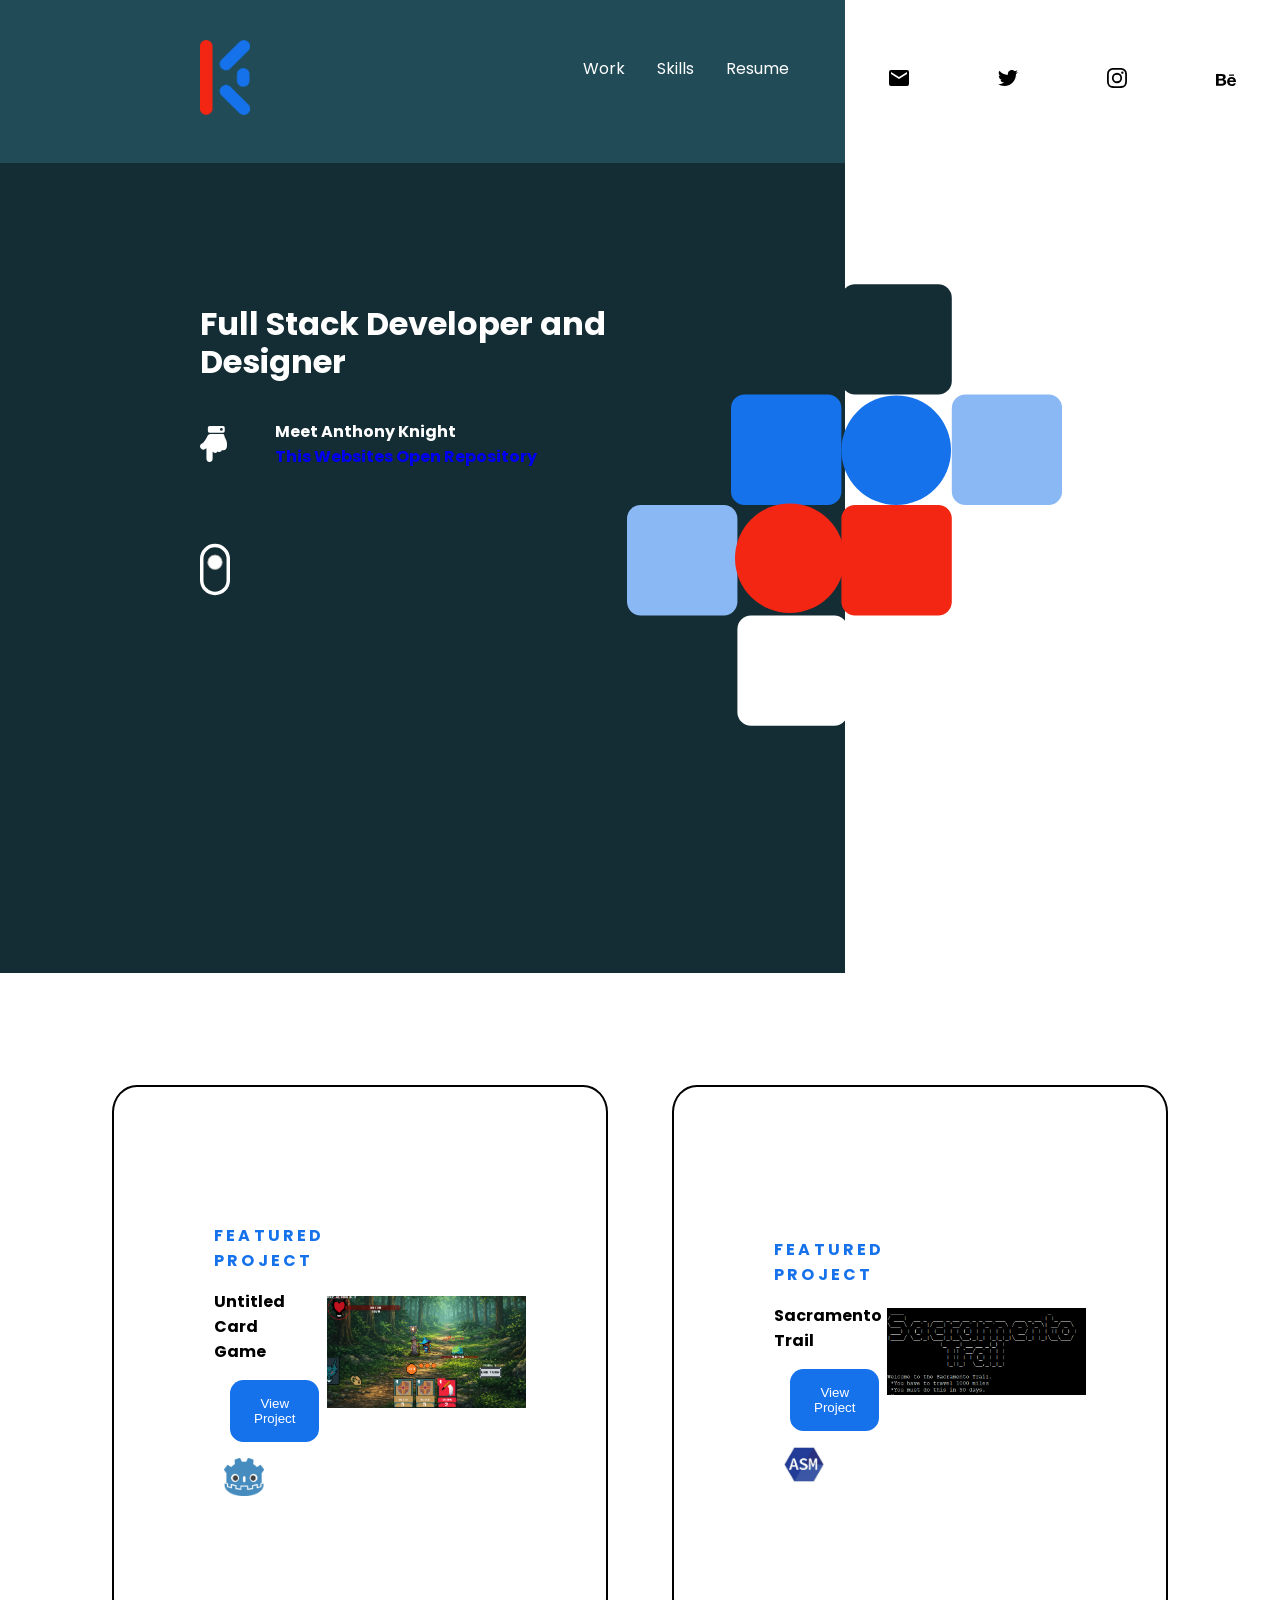
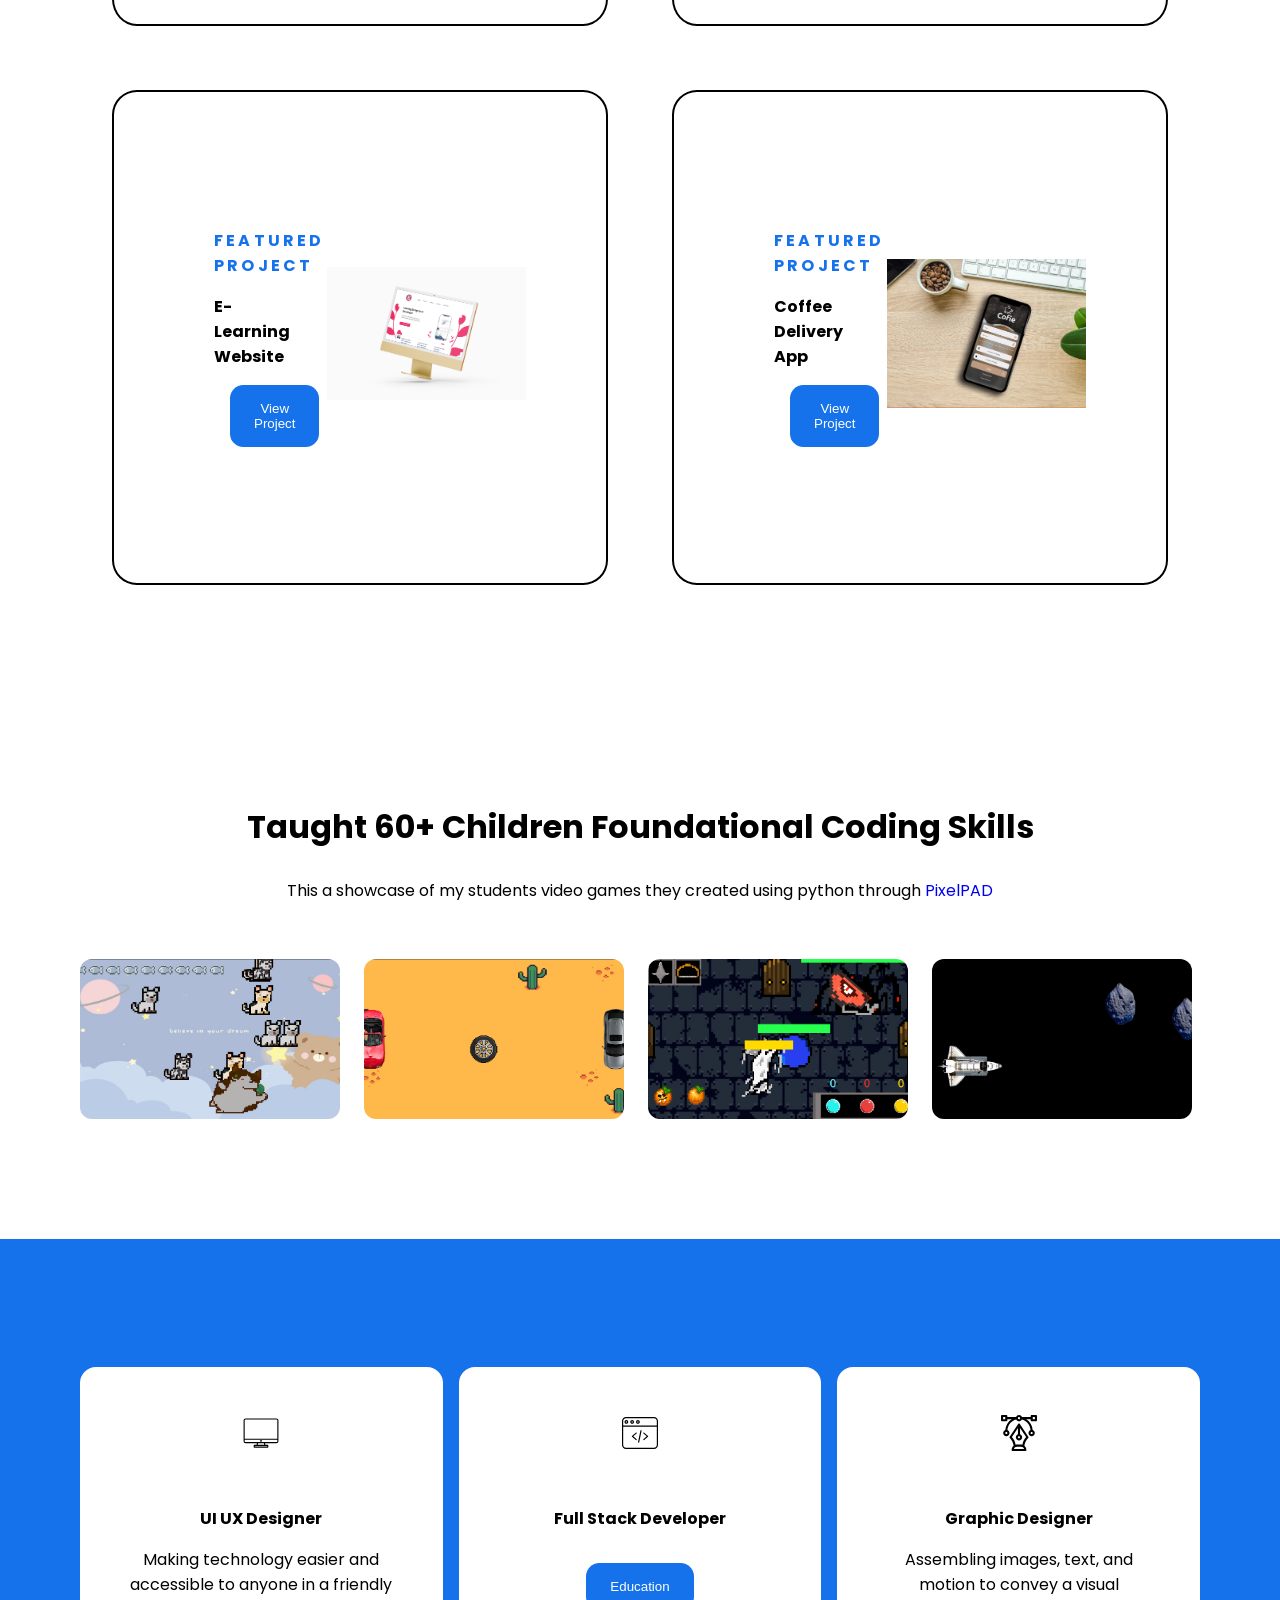
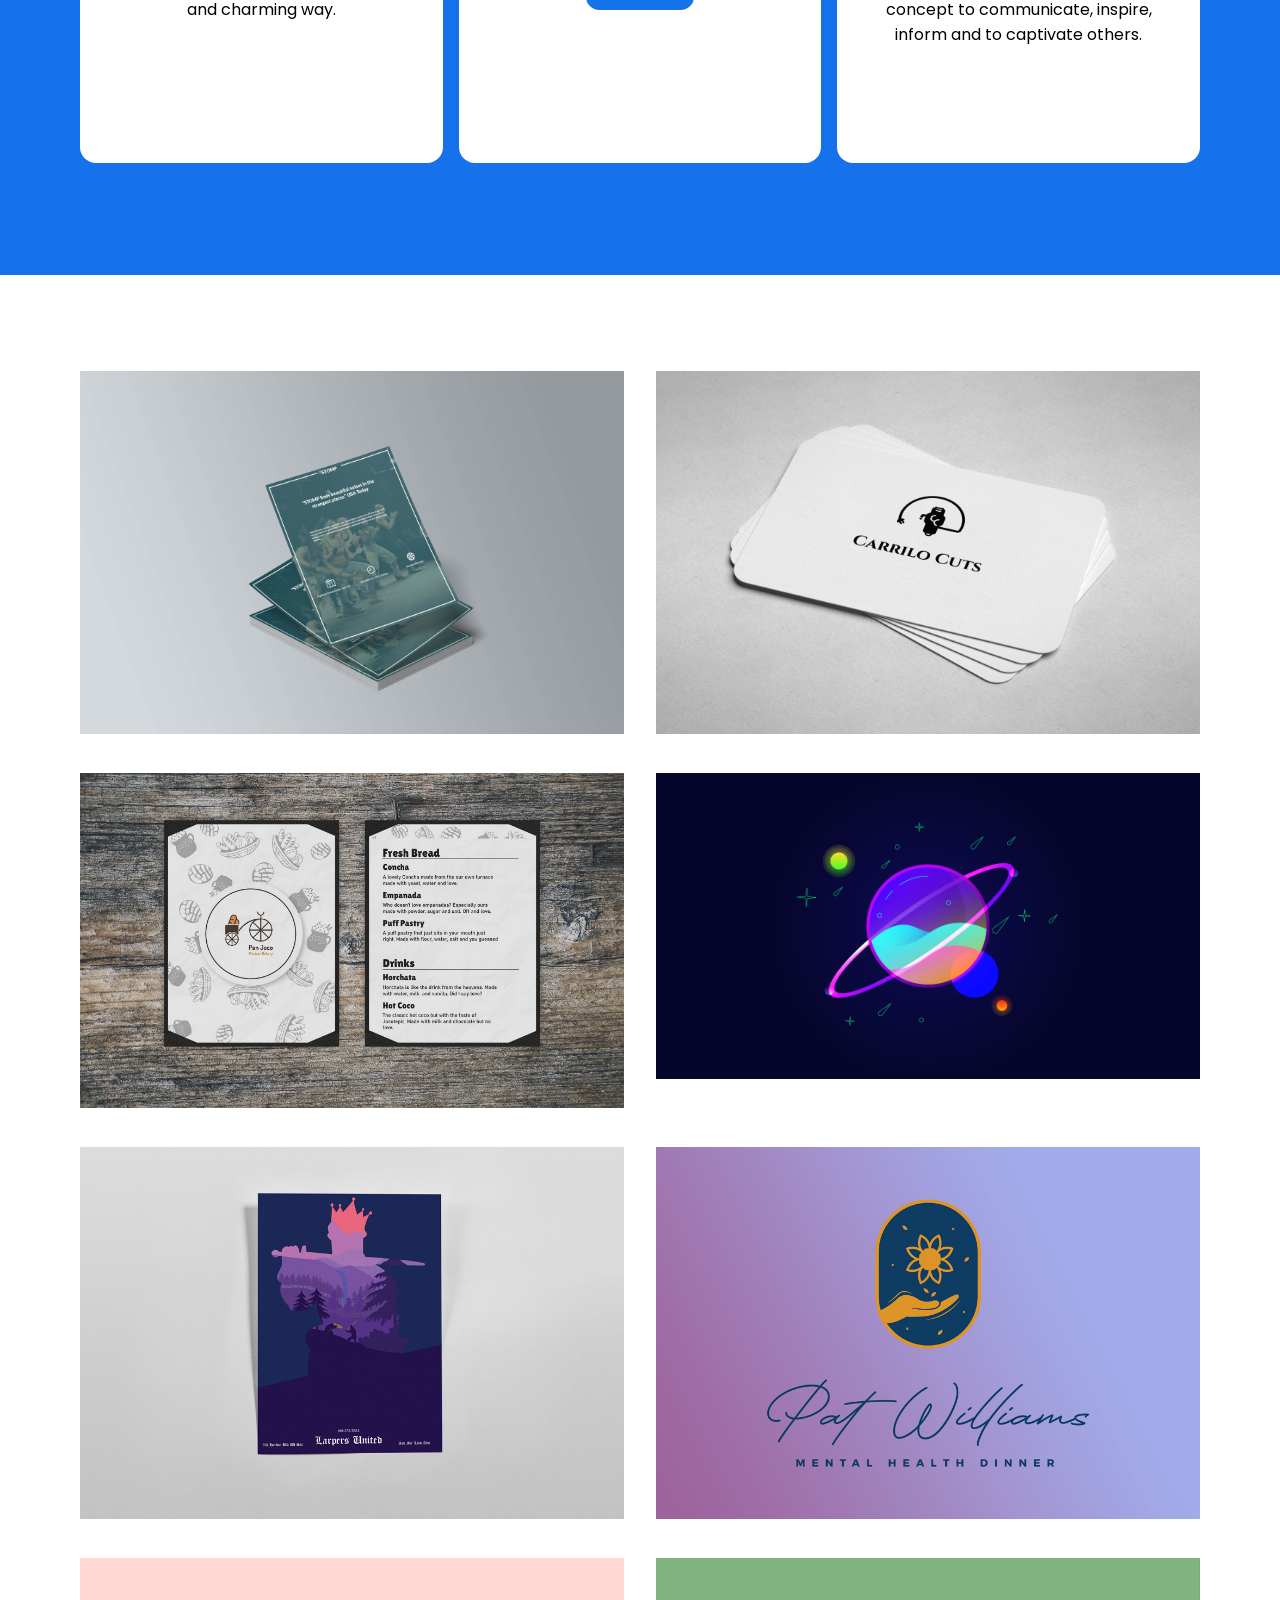
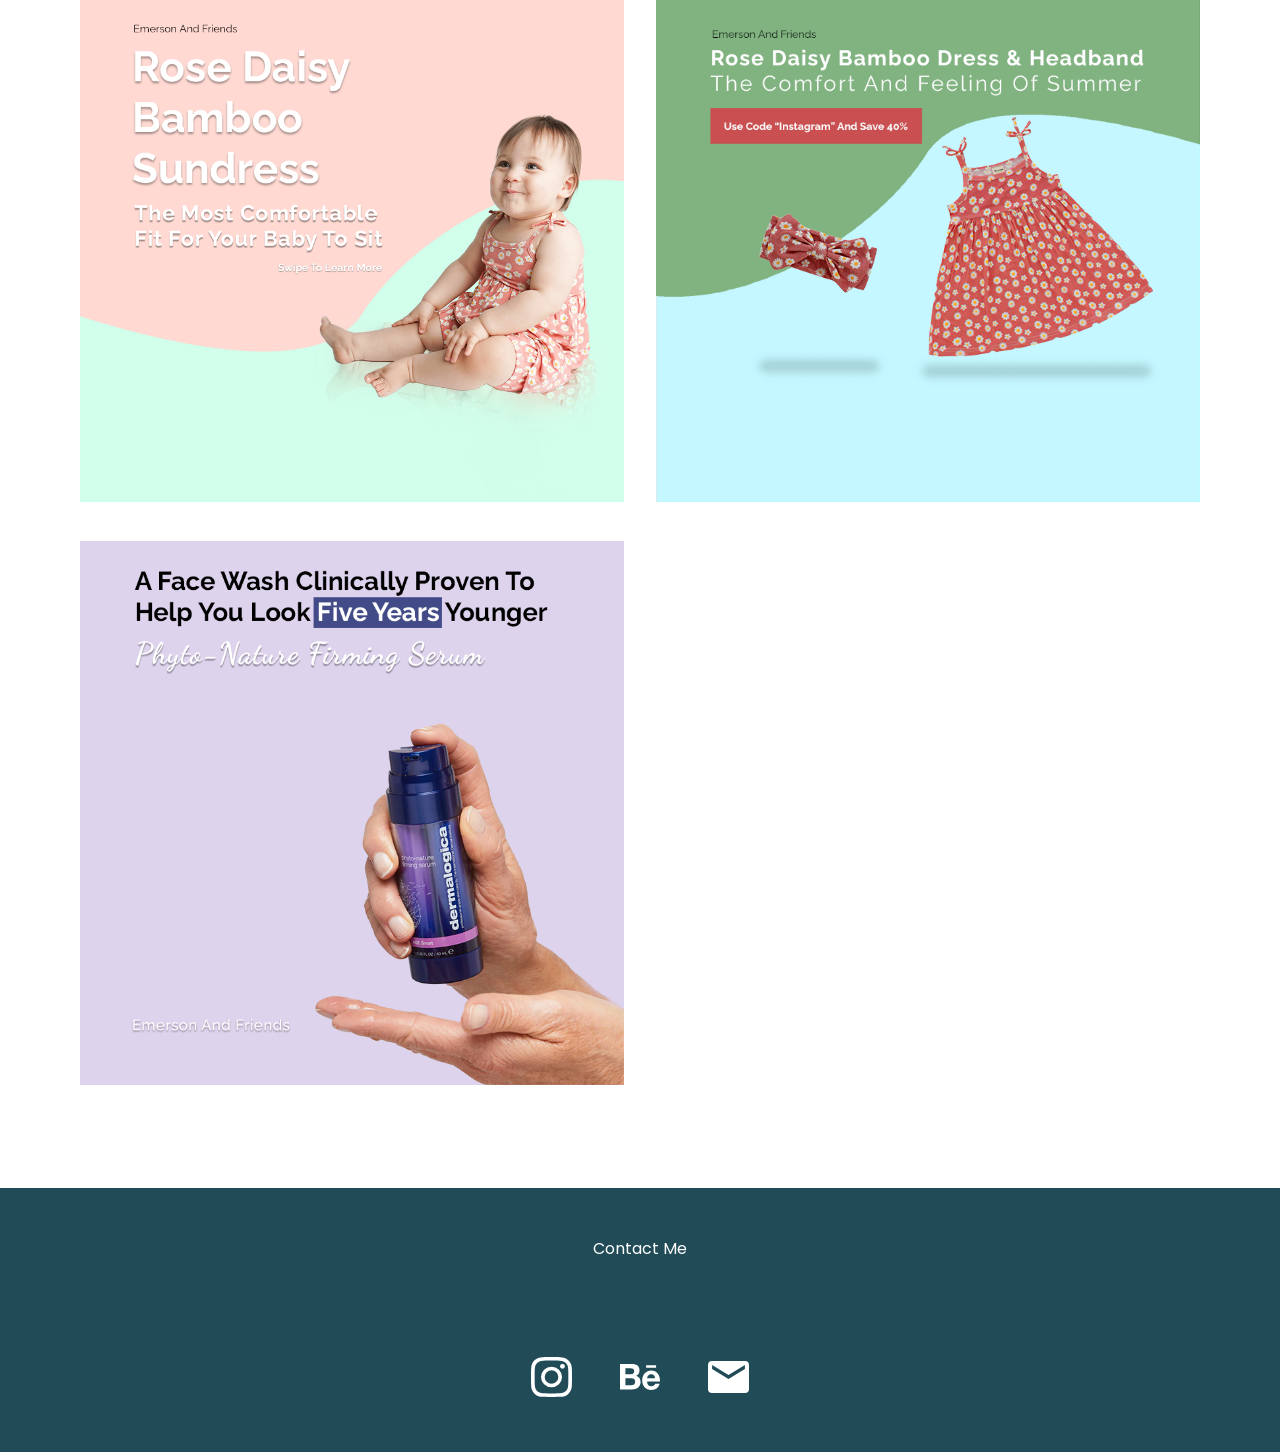
==== index.html @ ceb6e36c "Finished sacramento Trails showcase. About to transfer to server" ====
<!DOCTYPE html>

<html lang="en">

<head>

    <meta charset="UTF-8">

    <meta http-equiv="X-UA-Compatible" content="IE=edge">

    <meta name="viewport" content="width=device-width, initial-scale=1.0">

    <link rel="stylesheet" href="css/main.css">

    <link rel="preconnect" href="https://fonts.googleapis.com">

<link rel="preconnect" href="https://fonts.gstatic.com" crossorigin>

<link href="https://fonts.googleapis.com/css2?family=Poppins:wght@400;600;700&display=swap" rel="stylesheet">

    <title>Homepage</title>

</head>

<body>

    

    <div class="nav-container">

        <header>

            <a href="index.html"><img src="Img/My Logo.png" alt=""></a>



            <nav>

                <ul>

                    <li><a href="#work">Work</a></li>

                    <li><a href="#skills">Skills</a></li>

                    <li><a href="./resume.pdf" target="_blank">Resume</a></li>

                </ul>

            </nav>

        </header>

        <div class="social-header">

            <ul>

                <li><a href="mailto: anthonyrknight6@gmail.com"><img src="Img/email.svg" alt="Email"></a></li>

                <li><a href="https://twitter.com/That_1Knight" target="_blank"><img src="Img/twitter.svg" alt="Twitter"></a></li>

                <li><a href="https://www.instagram.com/anthonyrknight6/" target="_blank"><img src="Img/instagram.svg" alt="Instagram"></a></li>

                <li><a href="https://www.behance.net/anthonyrkn7fe0" target="_blank"><img src="Img/behance.svg"  alt="Behance"></a></li>

            </ul>

        </div>

    </div>



    <div class="hero">

        <div class="content">

            <h1>Full Stack Developer and Designer</h1>

            <div class="meet">

                <img src="Img/downPointer.svg" alt="Down Pointer">

                <p>Meet Anthony Knight <br><a href="https://github.com/anthonyrknight/personalWebsite" target="_blank">This Websites Open Repository</a></p>
                

            </div>





            <svg class="scroll" xmlns="http://www.w3.org/2000/svg" width="52" height="89" viewBox="0 0 52 89">

                <g id="Scroll" transform="translate(-174 -742)">

                  <g id="Rectangle_6" data-name="Rectangle 6" transform="translate(174 742)" fill="none" stroke="#fff" stroke-width="6">

                    <rect width="52" height="89" rx="26" stroke="none"/>

                    <rect x="3" y="3" width="46" height="83" rx="23" fill="none"/>

                  </g>

                  <g class="circle" id="Ellipse_1" data-name="Ellipse 1" transform="translate(187 761)" fill="#fff" stroke="#707070" stroke-width="1">

                    <circle cx="13" cy="13" r="13" stroke="none"/>

                    <circle cx="13" cy="13" r="12.5" fill="none"/>

                  </g>

                </g>

              </svg>

        </div>

        <svg xmlns="http://www.w3.org/2000/svg" class="hero-design" width="544" height="552" viewBox="0 0 544 552">

            <g id="blockdesign" transform="translate(-960 -300)">

              <g id="Group_2" data-name="Group 2">

                <rect id="square-anim" data-name="Rectangle 7" width="138" height="138" rx="17" transform="translate(1228 300)" fill="#142d34"/>

                <rect id="square-anim" data-name="Rectangle 8" width="138" height="138" rx="17" transform="translate(1090 438)" fill="#1572eb"/>

                <rect id="square-anim" data-name="Rectangle 9" width="138" height="138" rx="17" transform="translate(1366 438)" fill="#1572eb" opacity="0.5"/>

                <rect id="square-anim" data-name="Rectangle 10" width="138" height="138" rx="17" transform="translate(1228 576)" fill="#f22613"/>

                <rect id="square-anim" data-name="Rectangle 11" width="138" height="138" rx="17" transform="translate(960 576)" fill="#89b8f5"/>

                <rect id="square-anim" data-name="Rectangle 12" width="138" height="138" rx="17" transform="translate(1098 714)" fill="#fff"/>

              </g>

              <circle id="Ellipse_2" data-name="Ellipse 2" cx="68.5" cy="68.5" r="68.5" transform="translate(1228 439)" fill="#1572eb"/>

              <circle id="Ellipse_3" data-name="Ellipse 3" cx="68.5" cy="68.5" r="68.5" transform="translate(1095 574)" fill="#f22613"/>

            </g>

          </svg>

          



    </div>
    <!-- The div that controls column layout of featured projects -->
    <section class="projects">

        

        <!-- Start of featured projects -->

        
         <section class="featured" id="work">

            <div class="left">

                <div class="inner-transition2">

                    <p class="subtitle">Featured Project</p>

                    <a href="cofe.html" class="featured-title">Untitled Card Game</a>



                    <!-- <p class="featured-desc">A website that will teach developers how to design by taking classes from professionals.</p> -->

                    <a href="e_learning.html" class="button"><button>View Project</button></a>


                    <div class="languagedUsed">
                    <img src="Img/codingLanguageLogos/godotLogo.png" alt="Godot Logo">
                    
                    </div>
                </div>



            </div>

        <a href="e_learning.html"><img src="Img/untitledCardGame/demoPicture.png" alt="Featured Project" class="right-transition"></a>



        </section>

                <section class="featured" id="work">

            <div class="left">

                <div class="inner-transition2">

                    <p class="subtitle">Featured Project</p>

                    <a href="cofe.html" class="featured-title">Sacramento Trail</a>



                    <!-- <p class="featured-desc">A website that will teach developers how to design by taking classes from professionals.</p> -->

                    <a href="sacramentoTrail.html" class="button"><button>View Project</button></a>


                    <div class="languagedUsed">
                    <img src="Img/codingLanguageLogos/assemblyLogo.png" alt="Godot Logo">
                    
                    </div>
                </div>



            </div>

        <a href="e_learning.html"><img src="Img/sacramentoTrail/gameLogo.png" alt="Featured Project" class="right-transition"></a>



        </section>

        <!-- E learning app -->
        <section class="featured" id="work">

            <div class="left">

                <div class="inner-transition2">

                    <p class="subtitle">Featured Project</p>

                    <a href="cofe.html" class="featured-title">E-Learning Website</a>



                    <!-- <p class="featured-desc">A website that will teach developers how to design by taking classes from professionals.</p> -->

                    <a href="e_learning.html" class="button"><button>View Project</button></a>

                </div>



            </div>

        <a href="e_learning.html"><img src="E-Learning/e-learning_home.png" alt="Featured Project" class="right-transition"></a>



        </section>


        <!-- Coffee Delivery APP -->
        <section class="featured" id="work">

            <div class="left">

                <div class="inner-transition2">

                    <p class="subtitle">Featured Project</p>

                    <a href="cofe.html" class="featured-title">Coffee Delivery App</a>


                    
                    <!-- <p class="featured-desc">An app that allows people to order, favorite, and talk about coffee in a simple, unchallenging way.</p> -->

                    <a href="cofe.html" class="button"><button>View Project</button></a>

                </div>



            </div>

        <a href="cofe.html"><img src="Img/projectImgPrev.jpg" alt="Featured Project" class="right-transition"></a>



        </section>

    </section>

    <!-- Start of the showcase container div -->

    <section class="studentShowcase">

        <H1>Taught 60+ Children Foundational Coding Skills</H1>
        <p>This a showcase of my students video games they created using python through  <a href="<a href="https://pixelpad.io/">PixelPAD</a></p>

    <!-- The Coder School Showcase -->
<div class="image-marquee">
  <div class="image-track">
    <img src="/Img/coderSchoolExamples/bellasCatGame.png" alt="Image 1">
    <img src="/Img/coderSchoolExamples/mateoCarPong.png" alt="Image 1">
    <img src="/Img/coderSchoolExamples/oliverTopDownGame.png" alt="Image 1">
   <img src="/Img/coderSchoolExamples/mantisAstroid.png" alt="Image 1">
    <img src="/Img/coderSchoolExamples/mantisFallingFireGame.png" alt="Image 1">
    <img src="/Img/coderSchoolExamples/cardGame.png" alt="Image 1">
    <img src="/Img/coderSchoolExamples/cardDodge.png" alt="Image 1">



    <!-- Duplicate images for smooth looping -->
    <img src="/Img/coderSchoolExamples/bellasCatGame.png" alt="Image 1">
    <img src="/Img/coderSchoolExamples/mateoCarPong.png" alt="Image 1">
    <img src="/Img/coderSchoolExamples/oliverTopDownGame.png" alt="Image 1">
   <img src="/Img/coderSchoolExamples/mantisAstroid.png" alt="Image 1">
    <img src="/Img/coderSchoolExamples/mantisFallingFireGame.png" alt="Image 1">
    <img src="/Img/coderSchoolExamples/cardGame.png" alt="Image 1">
     <img src="/Img/coderSchoolExamples/cardDodge.png" alt="Image 1">

     <!-- Duplicate -->
    <img src="/Img/coderSchoolExamples/bellasCatGame.png" alt="Image 1">
    <img src="/Img/coderSchoolExamples/mateoCarPong.png" alt="Image 1">
    <img src="/Img/coderSchoolExamples/oliverTopDownGame.png" alt="Image 1">
   <img src="/Img/coderSchoolExamples/mantisAstroid.png" alt="Image 1">
    <img src="/Img/coderSchoolExamples/mantisFallingFireGame.png" alt="Image 1">
    <img src="/Img/coderSchoolExamples/cardGame.png" alt="Image 1">
     <img src="/Img/coderSchoolExamples/cardDodge.png" alt="Image 1">

  </div>
</div>
</section>

    <section class="skills" id="skills">

        <div class="skills-container">

            <ul>

                <li class="transition2">

                    <div class="skills-container-img">

                        <img src="Img/monitor.svg" alt="Ui/UX Icon">

                    </div>

                    <p class="skill-title">UI UX Designer</p>

                    <p class="featured-desc-skill-desc">Making technology easier and accessible to anyone in a friendly and charming way. </p>

                </li>

                <li class="transition2">

                    <div class="skills-container-img">

                        <img src="Img/coding-icon.svg" alt="Web Development Icon">

                    </div>

                    <p class="skill-title">Full Stack Developer</p>

                    <a href="#" class="button"><button>Education</button></a>

                </li>

                <li class="transition2">

                    <div class="skills-container-img">

                        <img src="Img/graphicDesign.svg" alt="Graphic Design Icon">

                    </div>

                    <p class="skill-title">Graphic Designer</p>

                    <p class="featured-desc-skill-desc">Assembling images, text, and motion to convey a visual concept to communicate, inspire, inform and to captivate others.</p>

                </li>

            </ul>

        </div>

    </section>

    

    <section class="graphic-design">

        <div class="graphic-design-container">

            <ul>

                <li><img src="Img/stomp-flyer.jpg" alt="Graphic Design Project For Stomp"></li>

                <li><img src="Img/carillocuts.jpg" alt="Busniess Card For Carrillo Cuts"></li>

                <li><img src="Img/panjoco-menu.jpg" alt="Menu For Pan Joco"></li>

                <li><img src="Img/Planet.jpg" alt="illustation of Planet"></li>

                <li><img src="Img/Larp_poster.png" alt="Larping Poster"></li>

                <li><img src="Img/nami_logo.png" alt="Nami Logo"></li>

                <li><img src="Img/baby_insta.png" alt="Baby Clothes Ad For Instagram"></li>

                <li><img src="Img/baby_clothes_insta.png" alt="Baby Clothes Ad For Instagram"></li>

                <li><img src="Img/face_wash.png" alt="Face Wash Ad For Instagram"></li>

            </ul>

        </div>

    </section>



    <footer>

        <p>Contact Me</p>

        <div class="socials">

            <ul>

                <li><a href="https://www.instagram.com/anthonyrknight6/" target="_blank"><img src="Img/instagram-white.svg" alt="Instagram"></a></li>

                <li><a href="https://www.behance.net/anthonyrkn7fe0" target="_blank"><img src="Img/behance-white.svg"  alt="Behance"></a></li>

                <li><a href="mailto: anthonyrknight6@gmail.com"><img src="Img/email-ehite.svg" alt=""></a></li>



            </ul>

        </div>

    </footer>



</body>

</html>
---- css/main.css ----
html {
  scroll-behavior: smooth;
  overflow-x: hidden;
}

video {
  display: grid;
  place-items: center;
}

body {
  height: 100vh;
  margin: 0;
  font-family: "Poppins", sans-serif;
  font-size: 20px;
}
body h1 {
  font-size: 2rem;
}
body p {
  font-size: 1rem;
}

.languagedUsed {
  padding-left: 10px;
}
.languagedUsed img {
  max-width: 60px;
}

.image-marquee {
  width: 100%;
  overflow: hidden;
  padding: 40px 0;
}

.image-track {
  display: flex;
  gap: 24px;
  width: max-content;
  animation: slide-left 70s linear infinite;
}
.image-track img {
  width: 260px;
  height: 160px;
  object-fit: cover;
  border-radius: 12px;
  flex-shrink: 0;
}

@keyframes slide-left {
  from {
    transform: translateX(100vw);
  }
  to {
    transform: translateX(-50%);
  }
}
ul {
  list-style-type: none;
  padding: 0;
  font-size: 1rem;
}

a {
  text-decoration: none;
}

img {
  margin: auto;
  width: 100%;
  max-width: 1140px;
}

.nav-container {
  background: #204B57;
}
.nav-container a {
  color: white;
}

header {
  display: flex;
  justify-content: space-between;
  padding: 2em;
}
header img {
  width: 50px;
}
header ul {
  display: flex;
  align-items: center;
}
header ul a {
  display: block;
  padding: 0 1em;
}

.social-header, .hero-design {
  display: none;
}

.hero {
  background: #142D34;
  color: white;
  display: grid;
  text-align: center;
  padding: 4em;
}

.meet {
  display: flex;
  flex-direction: column-reverse;
  align-items: center;
  font-weight: bold;
  font-size: 1.5rem;
}
.meet img {
  width: 27px;
  margin: 0 2em;
}

.scroll {
  width: 30px;
  margin-top: 2em;
}

section {
  padding: 4em 2em;
  text-align: center;
}

.featured {
  position: relative;
  border: 2px solid black;
  border-radius: 5%;
}

.subtitle {
  text-transform: uppercase;
  font-weight: bold;
  color: #1572EB;
  letter-spacing: 0.2rem;
  font-size: 1rem;
}

.featured-title {
  color: black;
  font-weight: bold;
  font-size: 1rem;
  display: block;
}

.featured-desc {
  margin-bottom: 3em;
  font-size: 1rem;
  line-height: 1.8em;
  font-weight: 500;
}

.skills {
  background: #1572EB;
}
.skills img {
  width: 36px;
}

.skills-container-img {
  margin-bottom: 3rem;
}

.skills-container ul li {
  background: white;
  padding: 3em;
  border-radius: 1em;
  margin-bottom: 1em;
}

.skills-container {
  display: grid;
  place-content: center;
}

.transition2 {
  min-width: 3rem;
  max-width: 500px;
  min-height: 300px;
  max-height: 500px;
}

.skill-title {
  font-weight: bold;
}

.featured-desc {
  margin-bottom: 2em;
}

.graphic-design-container li {
  position: relative;
}

.graphic-design-container li {
  overflow: hidden;
}

.graphic-design-container li img {
  transition: all 0.3s ease-out;
  cursor: pointer;
}

.graphic-design-container img:hover {
  transform: scale(1.2);
}

.colorbox-group {
  display: grid;
  grid-gap: 1em;
  grid-template-columns: repeat(auto-fit, minmax(250px, 1fr));
  max-width: 1640px;
  margin: auto;
}

.clearbox {
  border: black 1px solid;
  max-width: 321px;
  text-align: center;
  padding: 87px 30px;
  font-weight: bold;
}

.project-p {
  font-size: 1rem;
  margin-bottom: 2rem;
}

.project-h {
  font-size: 2rem;
}

h4 {
  font-size: 1rem;
}

footer {
  background-color: #204B57;
  color: white;
  display: flex;
  flex-direction: column;
  align-items: center;
  justify-content: center;
}
footer p {
  padding: 2em;
}
footer ul {
  padding: 2em 0;
  display: grid;
  align-items: center;
  grid-template-columns: repeat(3, 2fr);
  column-gap: 3em;
}

#gif {
  max-width: 300px;
}

.bottom-nav {
  text-align: center;
  padding: 3rem;
}

.bottom-nav p:hover {
  color: #1572EB;
  cursor: pointer;
}

.project-head {
  display: grid;
  flex-direction: column-reverse;
}
.project-head img {
  width: 100%;
}

.container {
  max-width: 100%;
}
.container .colorbox-g, .container .colorbox-b, .container .colorbox-p, .container .colorbox-dg, .container .colorbox-r {
  background: #00715D;
  max-width: 30rem;
  min-height: 330px;
  display: flex;
  flex-direction: column;
  align-items: center;
  padding-bottom: 20px;
  justify-content: space-between;
}
.container .colorbox-g .innerbox, .container .colorbox-b .innerbox, .container .colorbox-p .innerbox, .container .colorbox-dg .innerbox, .container .colorbox-r .innerbox {
  padding: 0 40px;
}
.container .colorbox-g h3, .container .colorbox-b h3, .container .colorbox-p h3, .container .colorbox-dg h3, .container .colorbox-r h3 {
  color: #FFFFFF;
  font-size: 1rem;
  font-weight: bold;
  text-align: center;
}
.container .colorbox-g p, .container .colorbox-b p, .container .colorbox-p p, .container .colorbox-dg p, .container .colorbox-r p {
  color: #FFFFFF;
  font-size: 1rem;
}
.container .colorbox-g img, .container .colorbox-b img, .container .colorbox-p img, .container .colorbox-dg img, .container .colorbox-r img {
  width: 28px;
}
.container .colorbox-b {
  background: #315DDD;
}
.container .colorbox-p {
  background: #700353;
}
.container .colorbox-dg {
  background: #002A32;
}
.container .colorbox-r {
  background: #8B2635;
}
.container .inner-desc {
  max-width: 814px;
  margin: auto;
}
.container .description {
  margin-bottom: 8rem;
}
.container .bold {
  font-weight: bold;
}
.container .cofie-desc {
  padding-right: 5rem;
}
.container img {
  width: 100%;
}

button {
  margin: 1rem 1rem;
  padding: 1rem 1.5rem;
  border: none;
  background-color: #1572EB;
  border-radius: 1em;
  color: white;
}

button:hover {
  cursor: pointer;
}

.button {
  color: white;
}

@media only screen and (min-width: 800px) {
  .e-learning-3c {
    display: grid;
    grid-template-columns: repeat(2, 1fr);
    gap: 3rem;
  }
  .featured {
    text-align: left;
    display: grid;
    align-items: center;
    grid-template-columns: 40% auto;
  }
  .projects {
    display: grid;
    grid-template-columns: auto;
  }
  .left {
    place-content: center;
  }
  .left img {
    max-width: 40px;
  }
  .left {
    margin: 40px 20px;
  }
  .right {
    margin-left: 2em;
    margin-top: 1em;
  }
  .featured {
    margin: 2rem 2rem;
  }
  .graphic-design-container ul {
    display: grid;
    grid-template-columns: repeat(2, 1fr);
    grid-gap: 2rem;
  }
  .meet {
    flex-direction: row;
    justify-content: center;
  }
  .meet img {
    margin-left: 0;
  }
  img {
    width: 40%;
  }
}
@media only screen and (min-width: 1050px) {
  img {
    width: 100%;
  }
  .two-col {
    display: grid;
    grid-template-columns: repeat(2, 1fr);
    justify-content: center;
    align-items: center;
    max-width: 1570px;
    margin: auto;
    margin-top: 200px;
    grid-gap: 4rem;
    padding: 0.5rem 4rem;
  }
  .e-learning-3c {
    display: grid;
    grid-template-columns: repeat(3, 1fr);
    gap: 3rem;
  }
  .project-head {
    display: grid;
    grid-template-columns: repeat(2, auto);
    grid-gap: 5em;
    align-items: center;
    max-width: 1505px;
    margin: auto;
  }
  .hero {
    height: 90vh;
  }
  .nav-container {
    display: grid;
    grid-template-columns: 66% auto;
    background: unset;
  }
  .nav-container header {
    background: #204B57;
  }
  header {
    padding: 2em 2em 2em 4em;
  }
  section {
    padding: 4em;
  }
  .social-header {
    display: flex;
    flex-direction: column;
    justify-content: center;
  }
  .social-header ul {
    display: flex;
    justify-content: space-around;
    align-content: center;
  }
  .social-header ul img {
    width: 20px;
  }
  .hero {
    display: grid;
    grid-template-columns: 66% auto;
    background: unset;
    padding: 0;
  }
  .content {
    background: #142D34;
    padding: 6em 8em 6em 4em;
    text-align: left;
  }
  .content h1 {
    font-size: 2rem;
    line-height: 1.2em;
  }
  .meet {
    margin: unset;
    justify-content: flex-start;
  }
  .hero-design {
    display: unset;
    margin-left: -50%;
    margin-top: 15%;
    width: 100%;
  }
  .projects {
    grid-template-columns: auto auto;
  }
}
@media only screen and (min-width: 1250px) {
  .two-col {
    display: grid;
    grid-template-columns: repeat(2, 1fr);
    justify-content: center;
    align-items: center;
    max-width: 1570px;
    margin: auto;
    margin-top: 200px;
    grid-gap: 4rem;
  }
  .skills {
    padding-top: 7rem;
  }
  .skills-container ul {
    display: grid;
    grid-template-columns: repeat(3, 1fr);
    grid-gap: 1rem;
  }
  header {
    padding: 2em 2em 2em 10em;
  }
  .hero .content {
    padding: 6em 8em 6em 10em;
  }
}
@media only screen and (min-width: 1950px) {
  .two-col {
    display: grid;
    grid-template-columns: repeat(2, 1fr);
    justify-content: center;
    align-items: center;
    max-width: 1570px;
    margin: auto;
    margin-top: 200px;
    grid-gap: 4rem;
  }
  header {
    padding: 2em 2em 2em 20em;
  }
  .social-header {
    padding: 2em 20em 2em 0;
  }
  section {
    padding: 6em 20em 4em 20em;
  }
  .hero .content {
    padding: 9em 20em 6em 20em;
  }
}
.circle {
  animation: circleAnim 1s infinite alternate-reverse;
}

@keyframes circleAnim {
  from {
    transform: translate(187px, 761px);
    z-index: 5;
  }
  to {
    transform: translate(187px, 790px);
    z-index: 5;
  }
}
.project-head-Design {
  display: grid;
  grid-template-rows: auto;
  place-items: center;
  margin: auto;
  margin-top: 2rem;
  max-width: 1480px;
}

.project-head-Design img {
  max-width: 1480px;
}

img.e-learning-logo {
  width: 10%;
  max-width: 108px;
}

.inverse-button {
  background-color: white;
  color: #1572EB;
  border: 2px #1572EB solid;
}

.center {
  display: flex;
  flex-direction: column;
  align-items: center;
}

/*# sourceMappingURL=main.css.map */
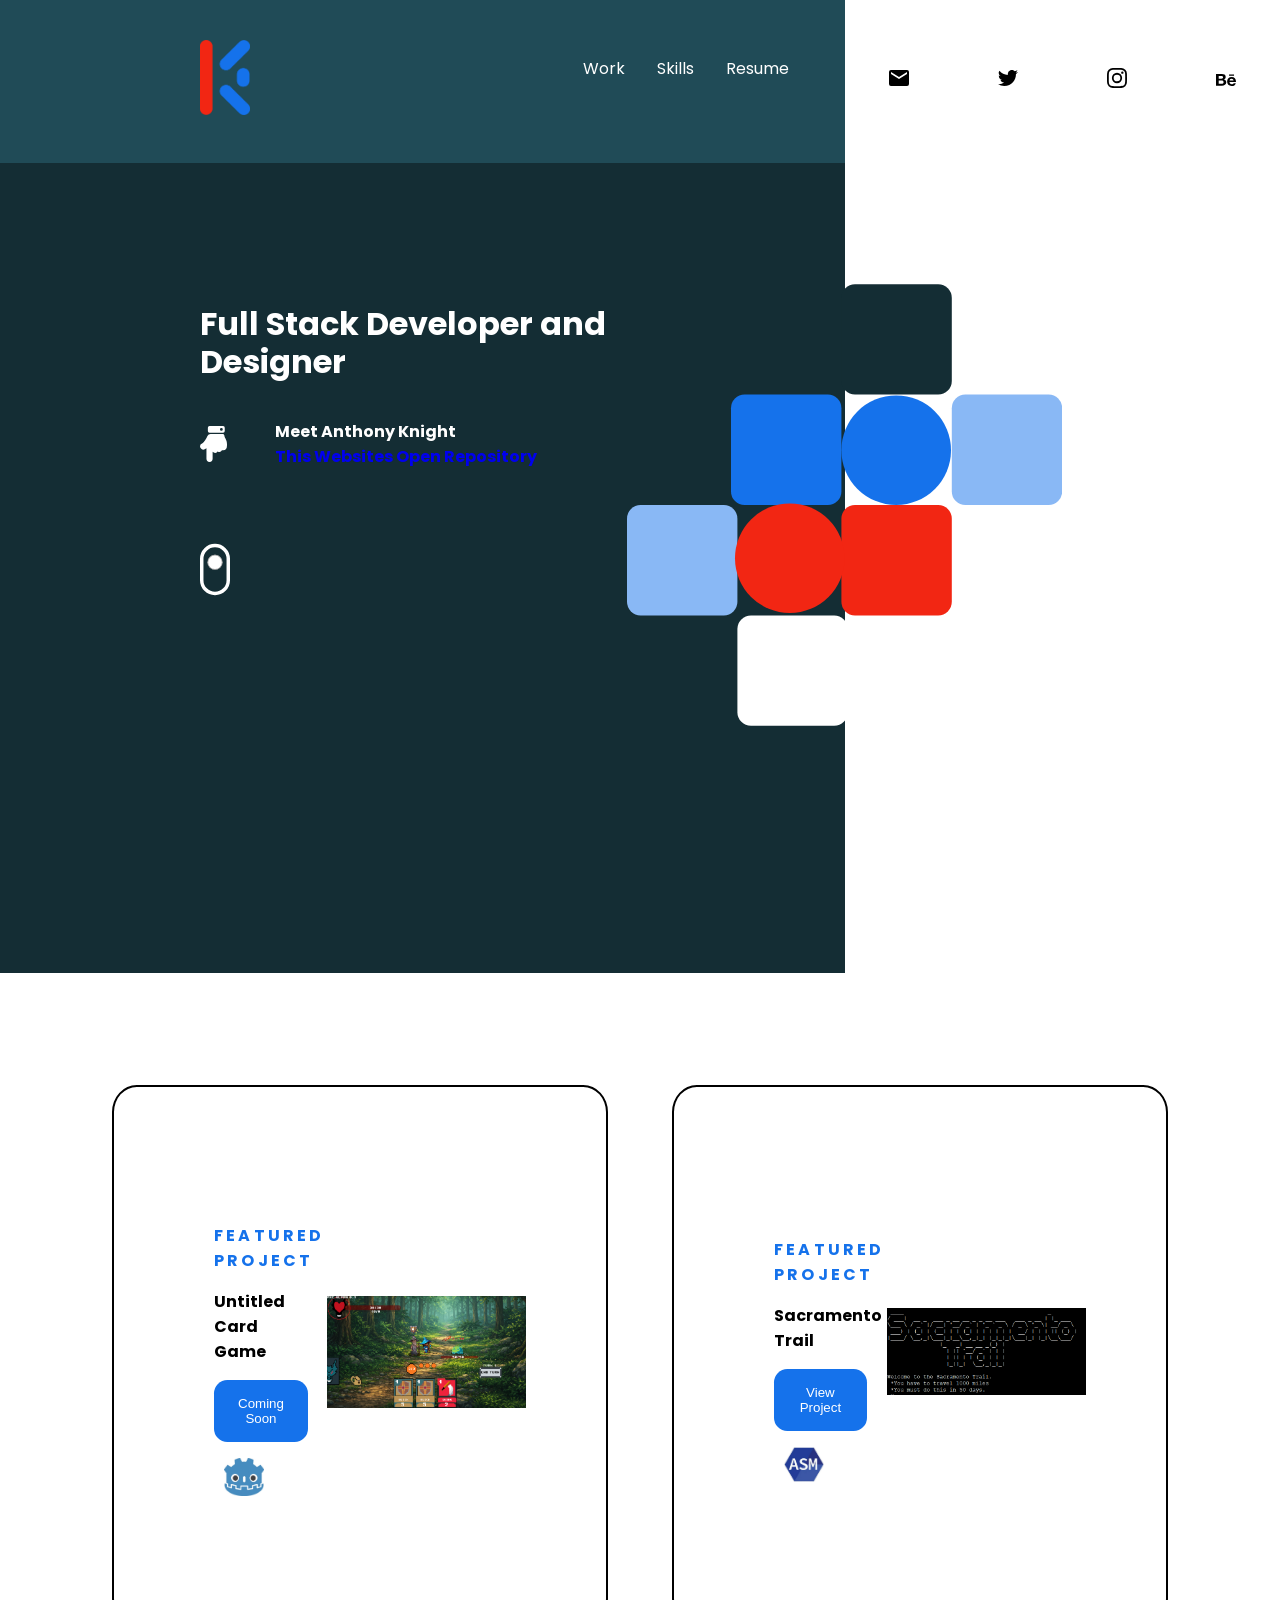
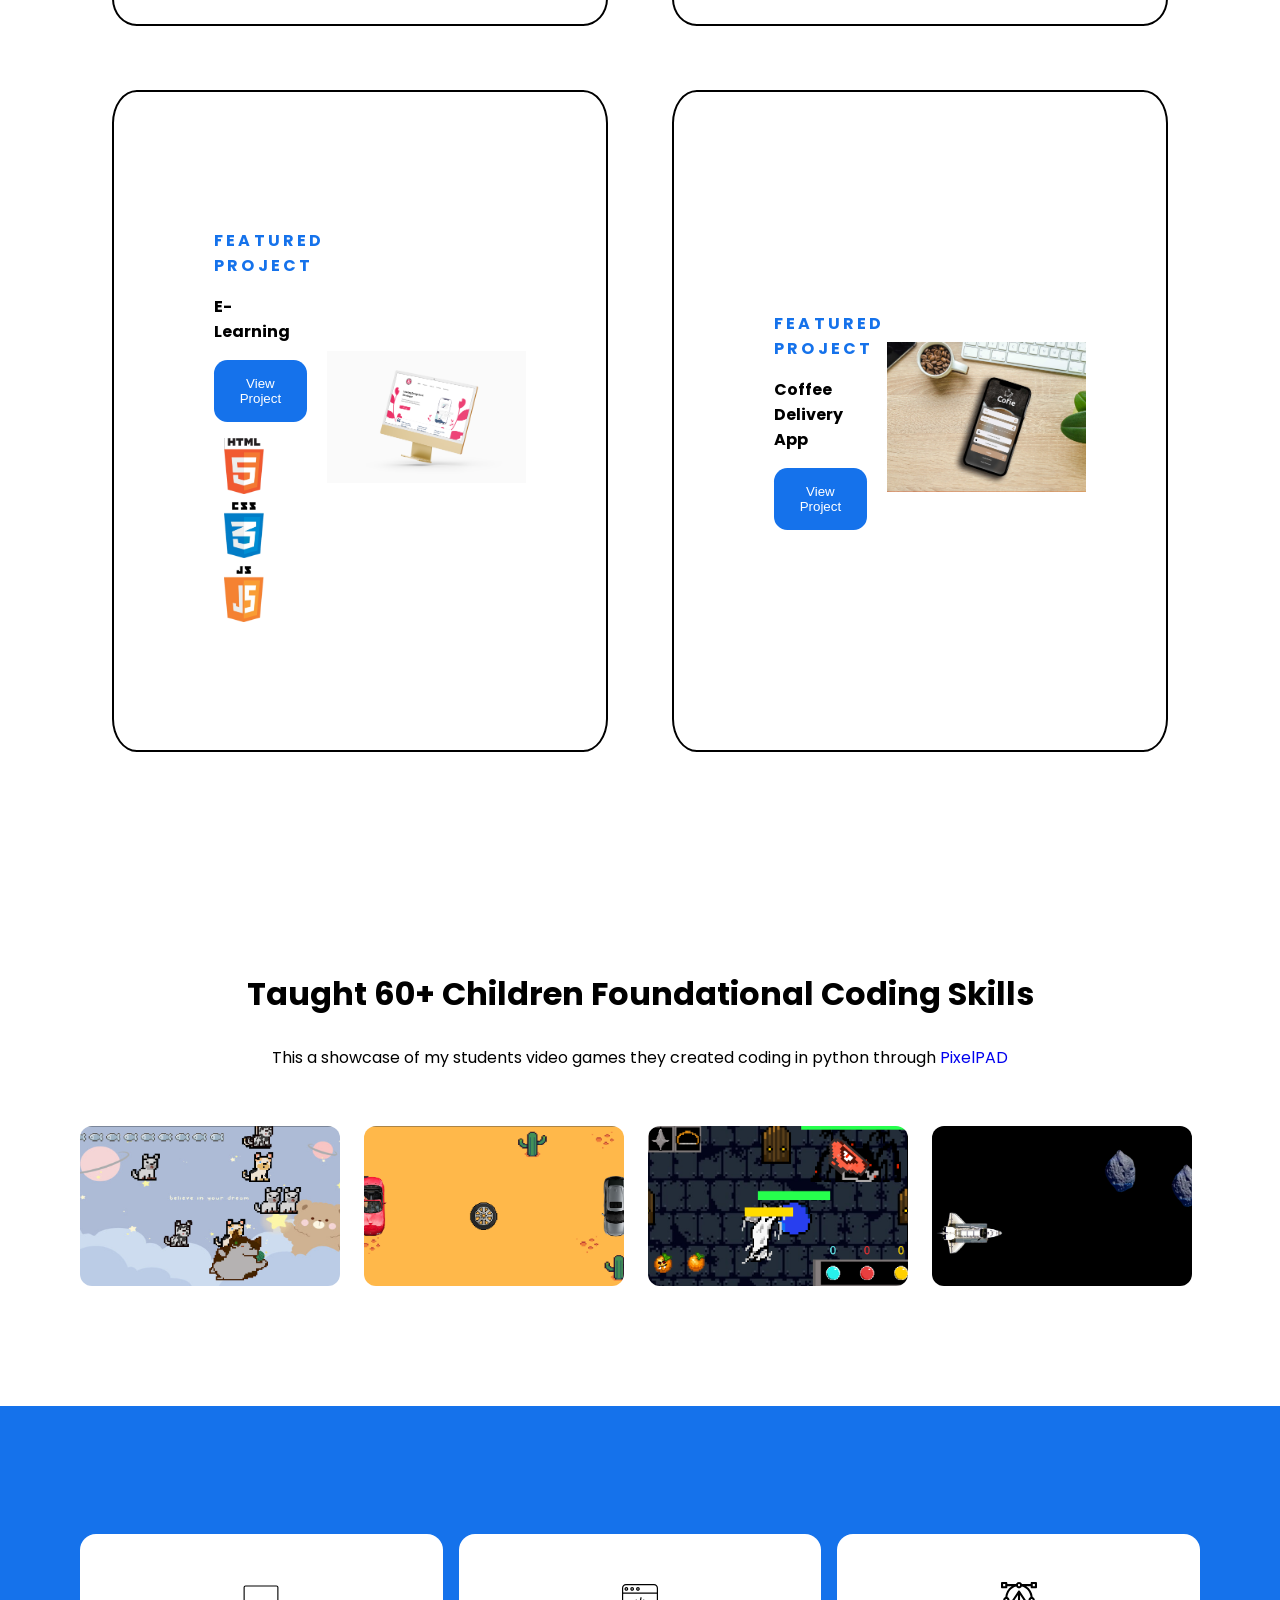
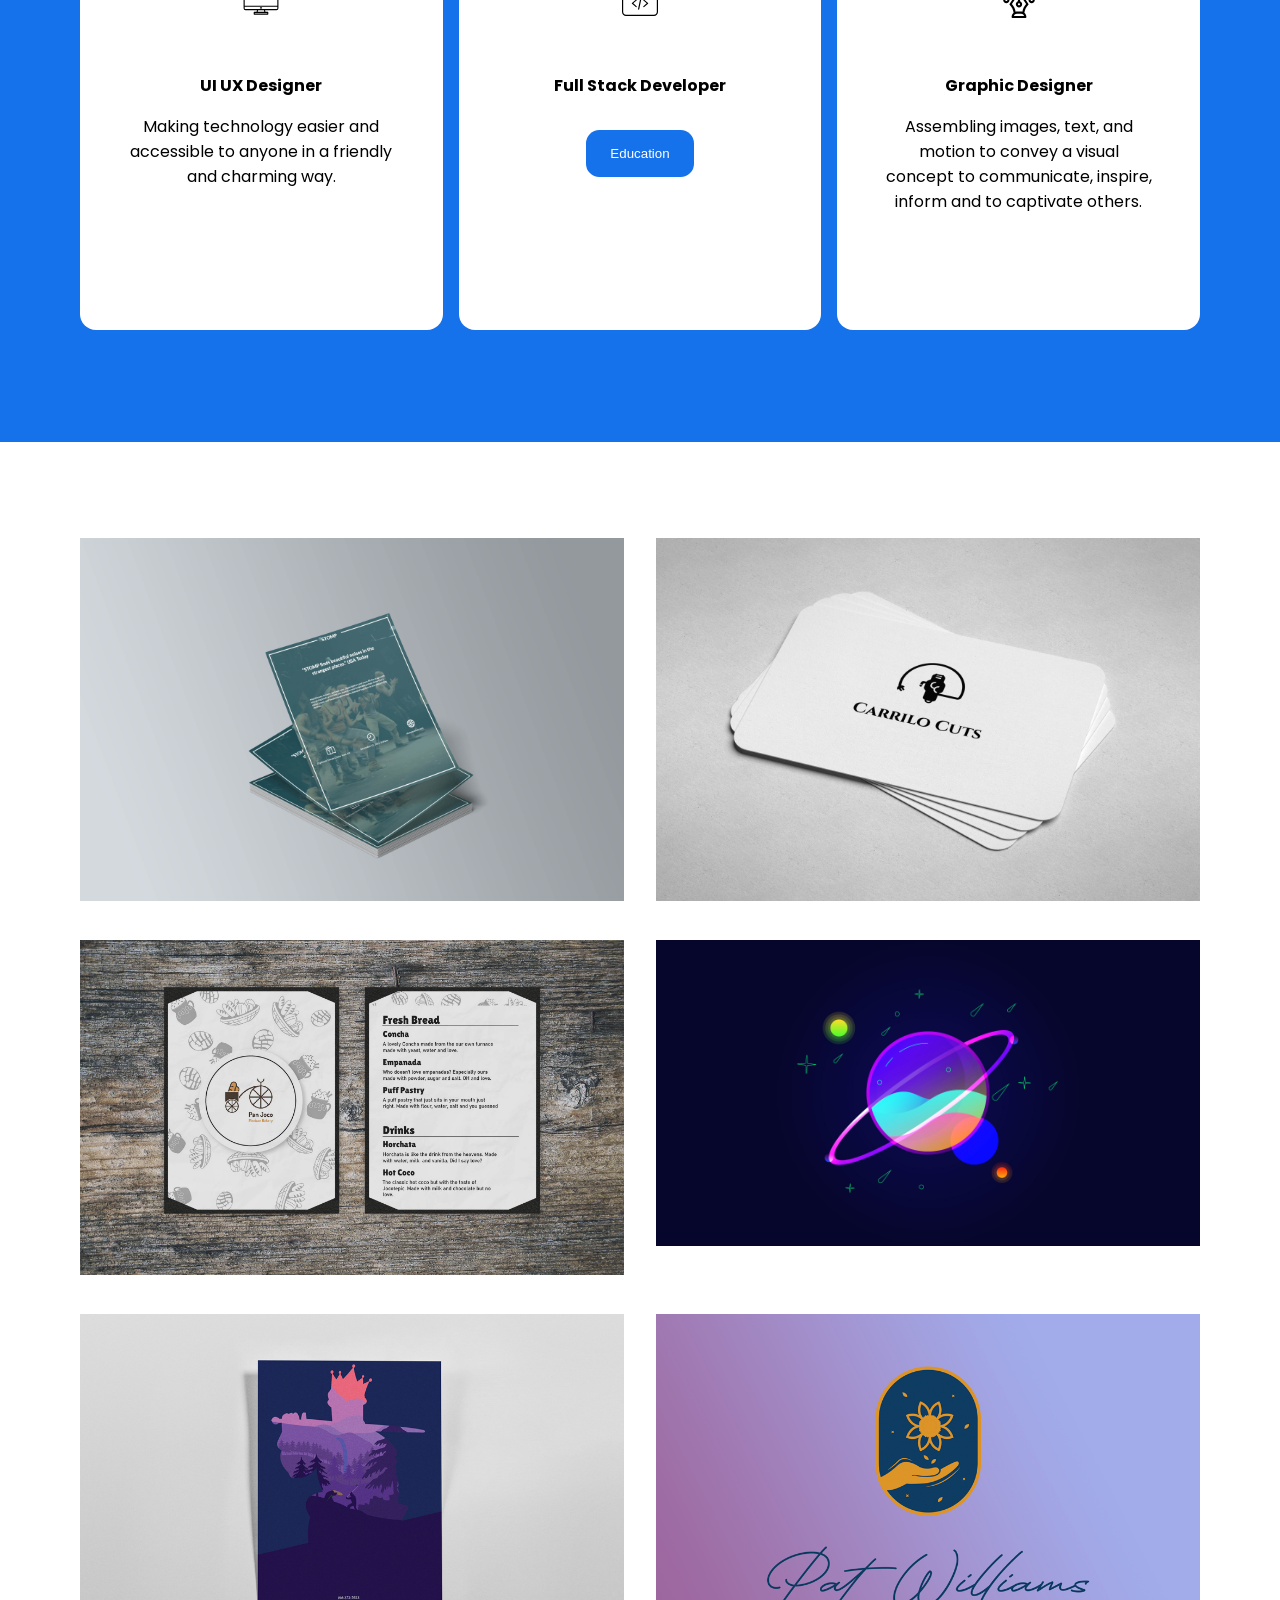
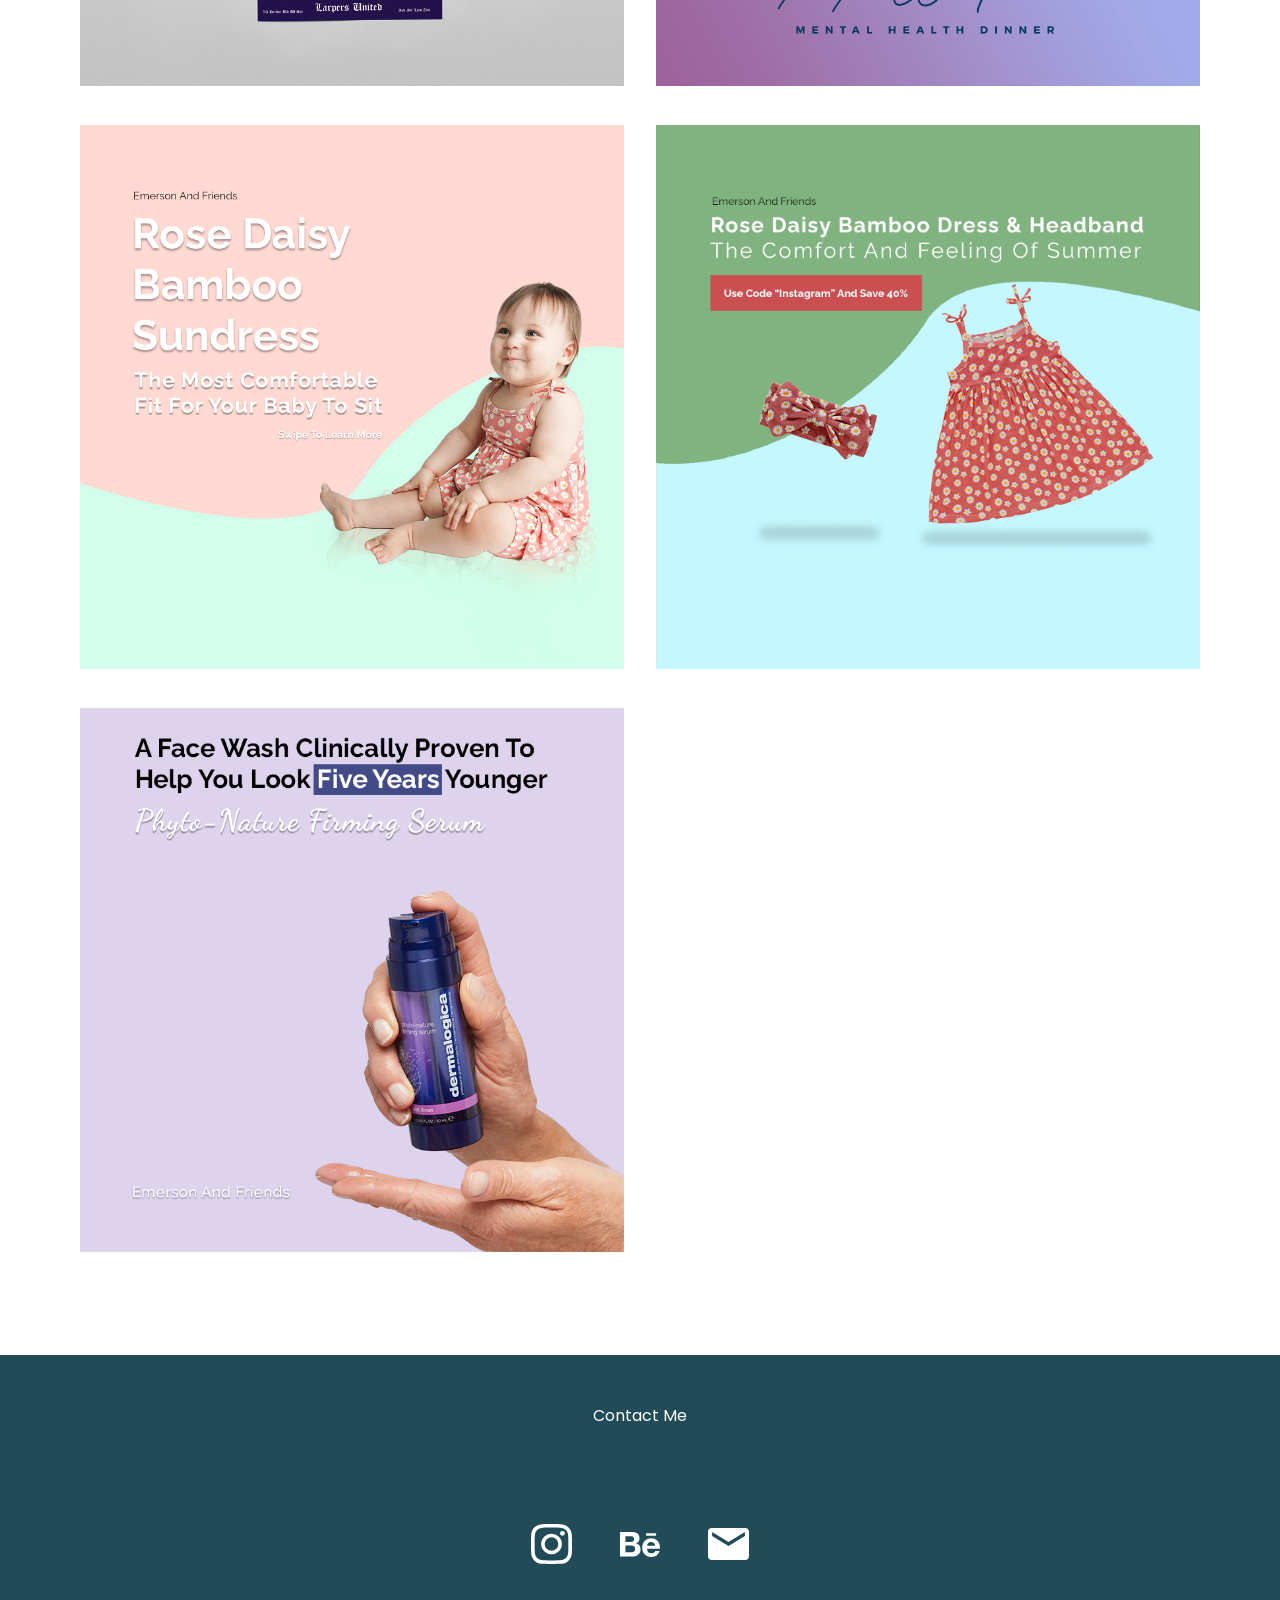
==== commit cf037938: "Last update till push to server. Had a good time and will return when bugs appear or when I have new" ====
--- a/index.html
+++ b/index.html
@@ -30,7 +30,7 @@
 
         <header>
 
-            <a href="index.html"><img src="Img/My Logo.png" alt=""></a>
+            <a href="index"><img src="Img/My Logo.png" alt=""></a>
 
 
 
@@ -164,13 +164,13 @@
 
                     <p class="subtitle">Featured Project</p>
 
-                    <a href="cofe.html" class="featured-title">Untitled Card Game</a>
+                    <a href="#" class="featured-title">Untitled Card Game</a>
 
 
 
                     <!-- <p class="featured-desc">A website that will teach developers how to design by taking classes from professionals.</p> -->
 
-                    <a href="e_learning.html" class="button"><button>View Project</button></a>
+                    <a href="#" class="button"><button>Coming Soon</button></a>
 
 
                     <div class="languagedUsed">
@@ -183,7 +183,7 @@
 
             </div>
 
-        <a href="e_learning.html"><img src="Img/untitledCardGame/demoPicture.png" alt="Featured Project" class="right-transition"></a>
+        <a href="#"><img src="Img/untitledCardGame/demoPicture.png" alt="Featured Project" class="right-transition"></a>
 
 
 
@@ -197,13 +197,13 @@
 
                     <p class="subtitle">Featured Project</p>
 
-                    <a href="cofe.html" class="featured-title">Sacramento Trail</a>
+                    <a href="sacramentoTrail" class="featured-title">Sacramento Trail</a>
 
 
 
                     <!-- <p class="featured-desc">A website that will teach developers how to design by taking classes from professionals.</p> -->
 
-                    <a href="sacramentoTrail.html" class="button"><button>View Project</button></a>
+                    <a href="sacramentoTrail" class="button"><button>View Project</button></a>
 
 
                     <div class="languagedUsed">
@@ -216,14 +216,14 @@
 
             </div>
 
-        <a href="e_learning.html"><img src="Img/sacramentoTrail/gameLogo.png" alt="Featured Project" class="right-transition"></a>
+        <a href="sacramentoTrail"><img src="Img/sacramentoTrail/gameLogo.png" alt="Featured Project" class="right-transition"></a>
 
 
 
         </section>
 
         <!-- E learning app -->
-        <section class="featured" id="work">
+            <section class="featured" id="work">
 
             <div class="left">
 
@@ -231,26 +231,32 @@
 
                     <p class="subtitle">Featured Project</p>
 
-                    <a href="cofe.html" class="featured-title">E-Learning Website</a>
+                    <a href="e_learning" class="featured-title">E-Learning</a>
 
 
 
                     <!-- <p class="featured-desc">A website that will teach developers how to design by taking classes from professionals.</p> -->
 
-                    <a href="e_learning.html" class="button"><button>View Project</button></a>
-
+                    <a href="e_learning" class="button"><button>View Project</button></a>
+
+
+                    <div class="languagedUsed">
+                    <img src="Img/codingLanguageLogos/html.png" alt="Godot Logo">
+                    <img src="Img/codingLanguageLogos/css.png" alt="Godot Logo">
+                    <img src="Img/codingLanguageLogos/js.png" alt="Godot Logo">
+
+                    </div>
                 </div>
 
 
 
             </div>
 
-        <a href="e_learning.html"><img src="E-Learning/e-learning_home.png" alt="Featured Project" class="right-transition"></a>
+        <a href="e_learning"><img src="E-Learning/e-learning_home.png" alt="Featured Project" class="right-transition"></a>
 
 
 
         </section>
-
 
         <!-- Coffee Delivery APP -->
         <section class="featured" id="work">
@@ -261,13 +267,13 @@
 
                     <p class="subtitle">Featured Project</p>
 
-                    <a href="cofe.html" class="featured-title">Coffee Delivery App</a>
+                    <a href="cofe" class="featured-title">Coffee Delivery App</a>
 
 
                     
                     <!-- <p class="featured-desc">An app that allows people to order, favorite, and talk about coffee in a simple, unchallenging way.</p> -->
 
-                    <a href="cofe.html" class="button"><button>View Project</button></a>
+                    <a href="cofe" class="button"><button>View Project</button></a>
 
                 </div>
 
@@ -275,7 +281,7 @@
 
             </div>
 
-        <a href="cofe.html"><img src="Img/projectImgPrev.jpg" alt="Featured Project" class="right-transition"></a>
+        <a href="cofe"><img src="Img/projectImgPrev.jpg" alt="Featured Project" class="right-transition"></a>
 
 
 
@@ -288,7 +294,7 @@
     <section class="studentShowcase">
 
         <H1>Taught 60+ Children Foundational Coding Skills</H1>
-        <p>This a showcase of my students video games they created using python through  <a href="<a href="https://pixelpad.io/">PixelPAD</a></p>
+        <p>This a showcase of my students video games they created coding in python through  <a href="<a href="https://pixelpad.io/">PixelPAD</a></p>
 
     <!-- The Coder School Showcase -->
 <div class="image-marquee">
@@ -355,7 +361,7 @@
 
                     <p class="skill-title">Full Stack Developer</p>
 
-                    <a href="#" class="button"><button>Education</button></a>
+                    <a href="./Degrees.pdf" target="_blank"><button>Education</button></a>
 
                 </li>
 
--- a/css/main.css
+++ b/css/main.css
@@ -342,7 +342,7 @@
 }
 
 button {
-  margin: 1rem 1rem;
+  margin: 1rem 0;
   padding: 1rem 1.5rem;
   border: none;
   background-color: #1572EB;
@@ -536,9 +536,6 @@
   .social-header {
     padding: 2em 20em 2em 0;
   }
-  section {
-    padding: 6em 20em 4em 20em;
-  }
   .hero .content {
     padding: 9em 20em 6em 20em;
   }
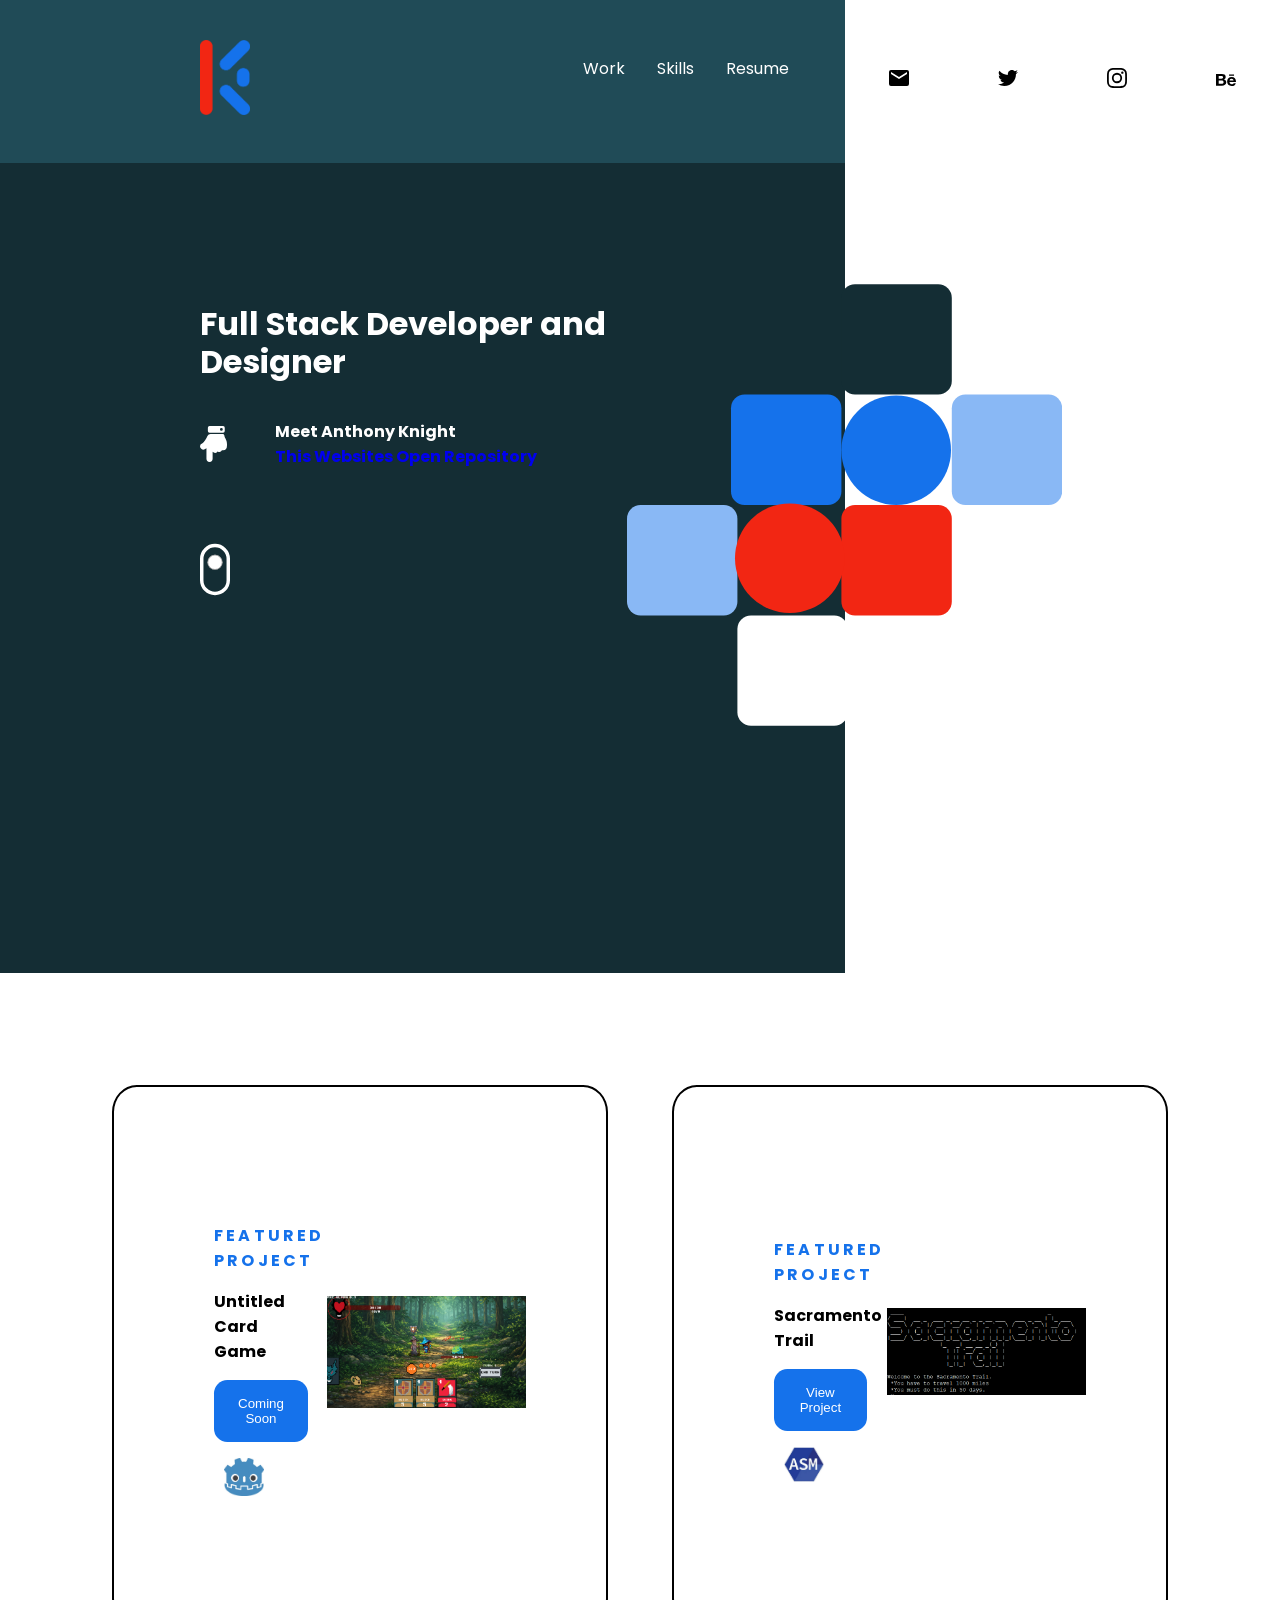
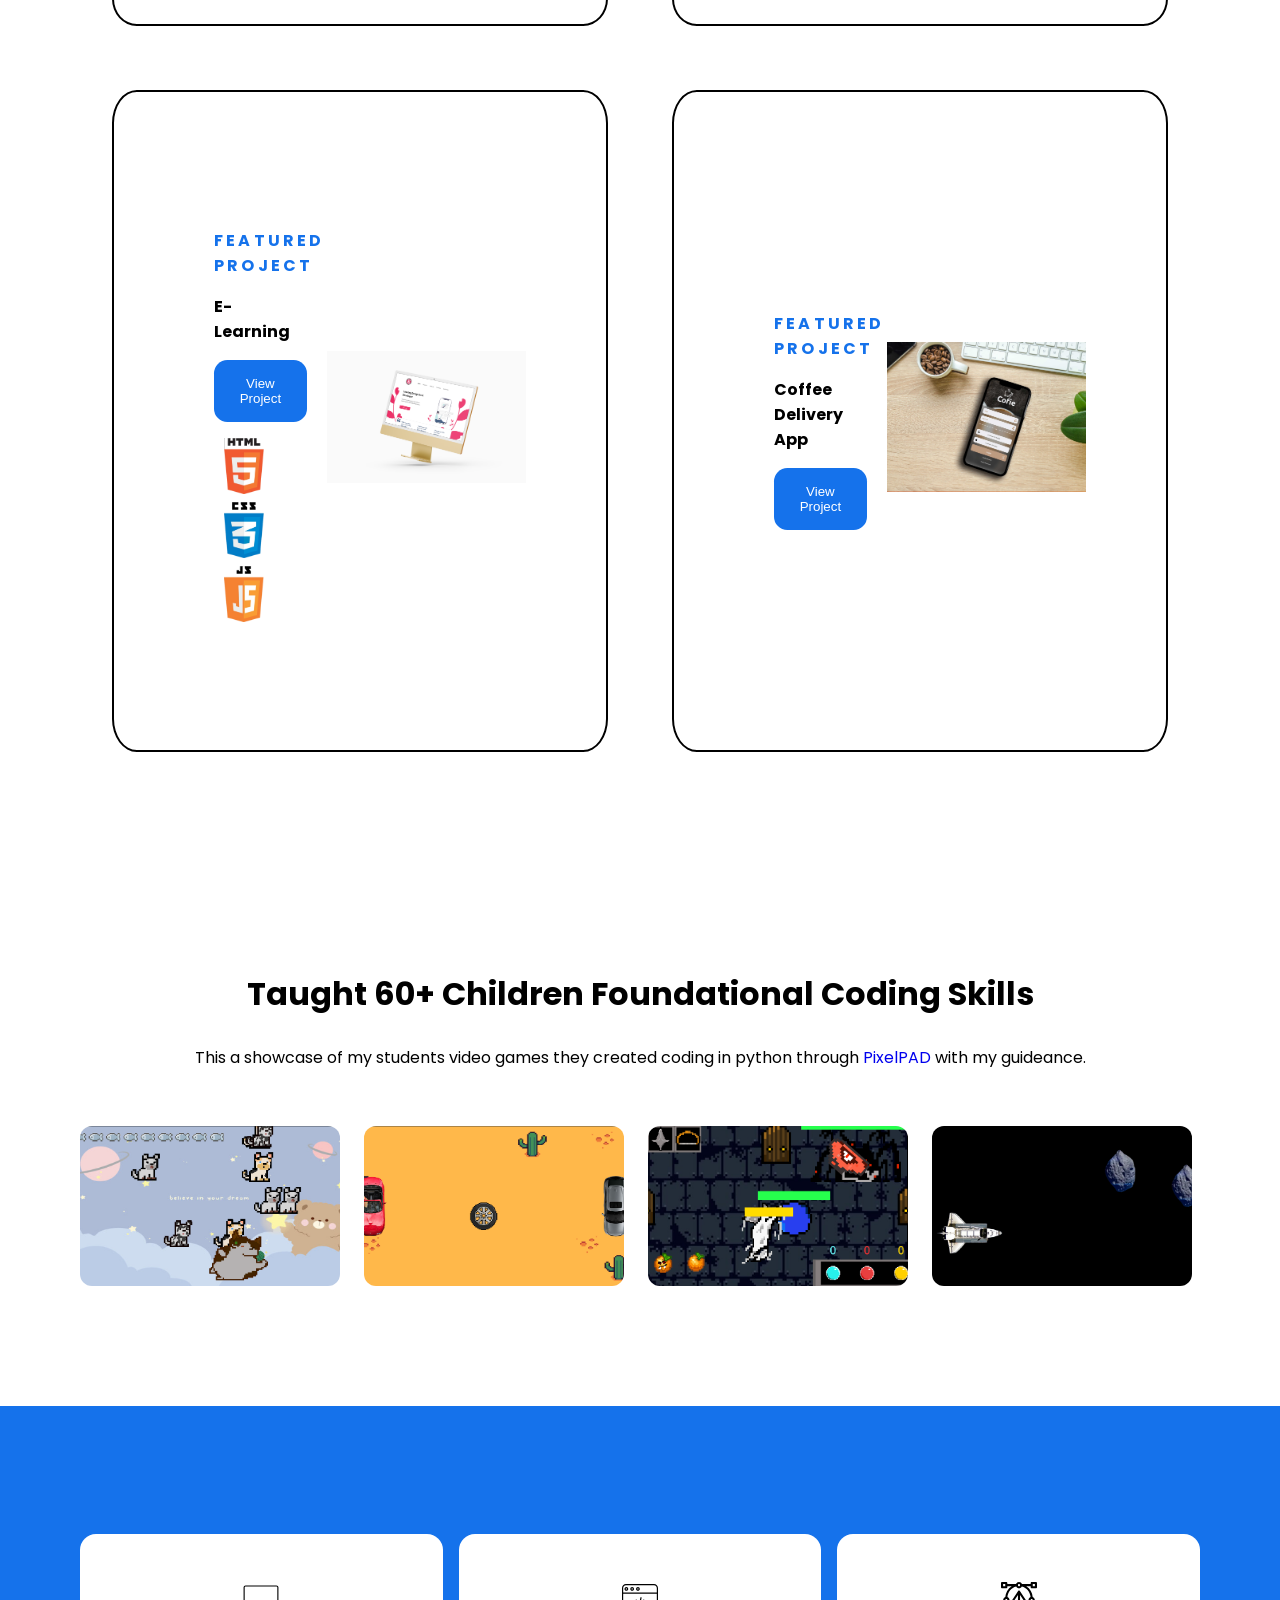
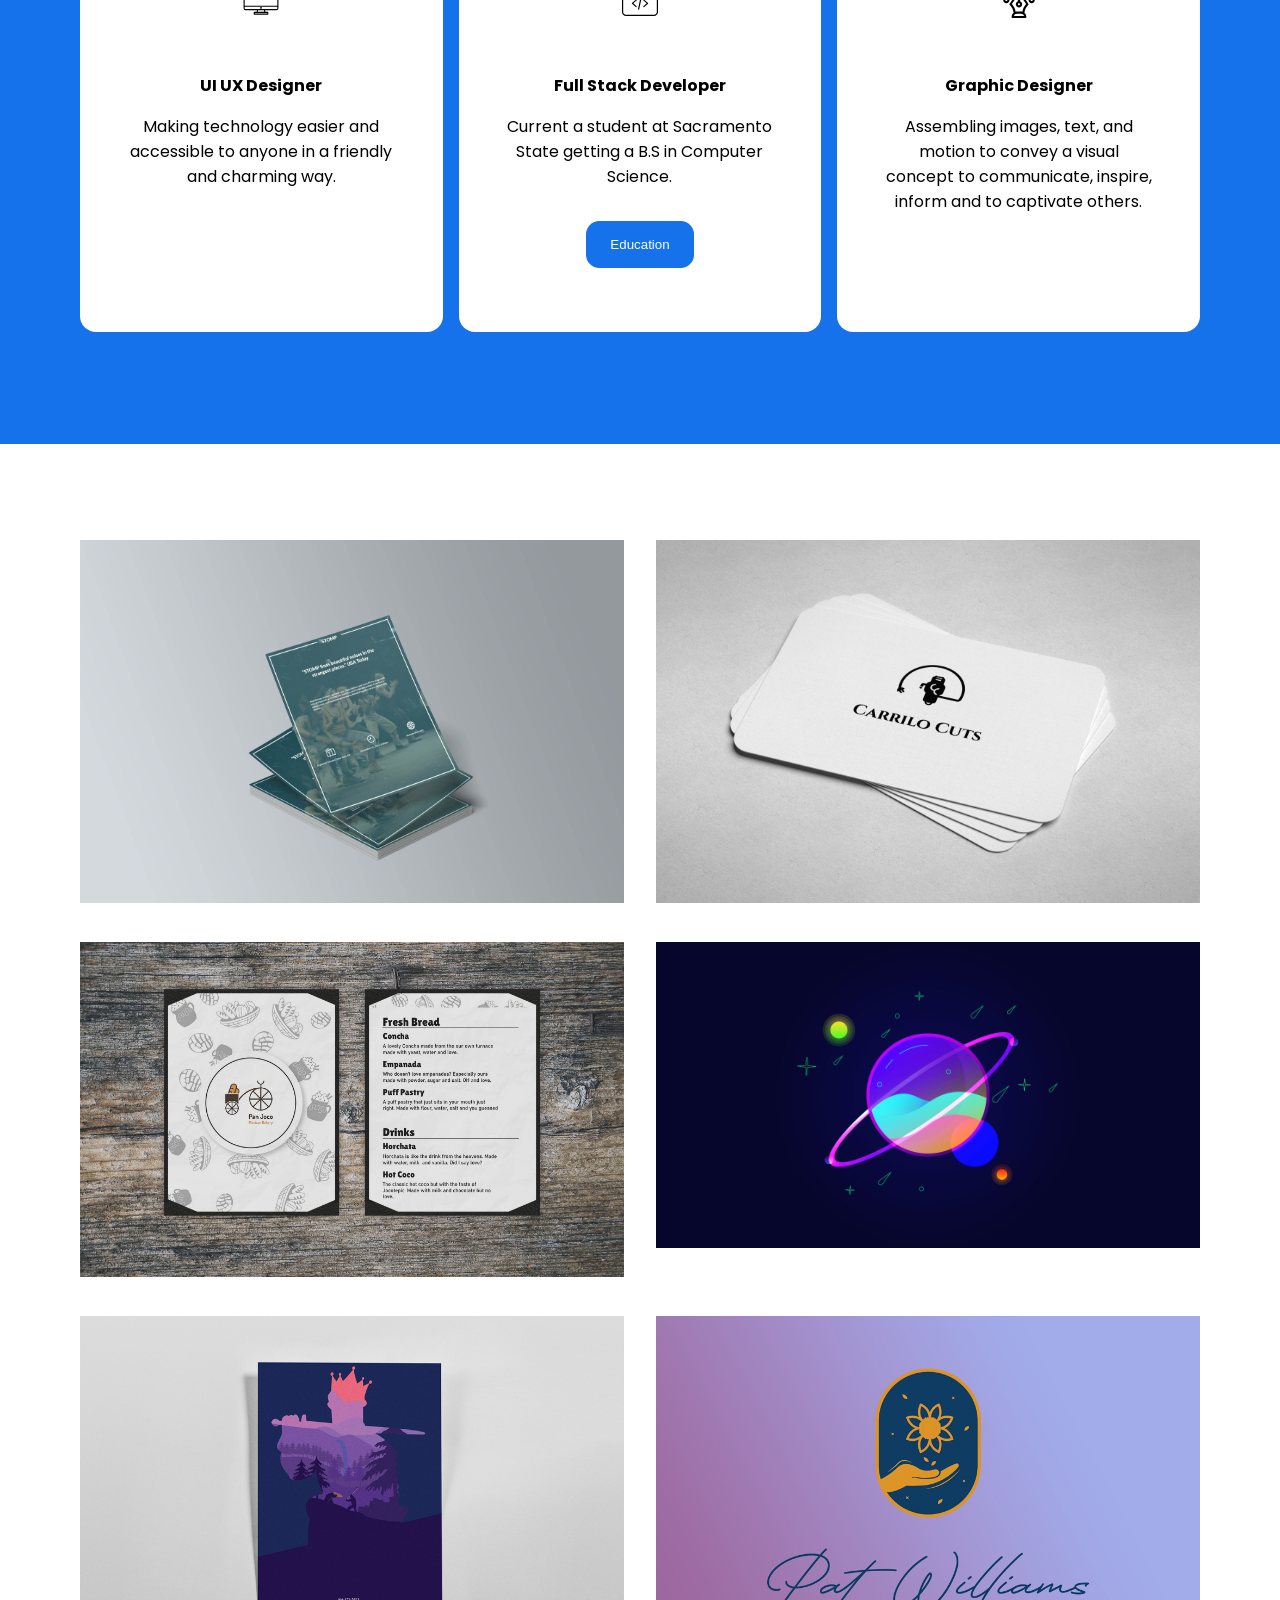
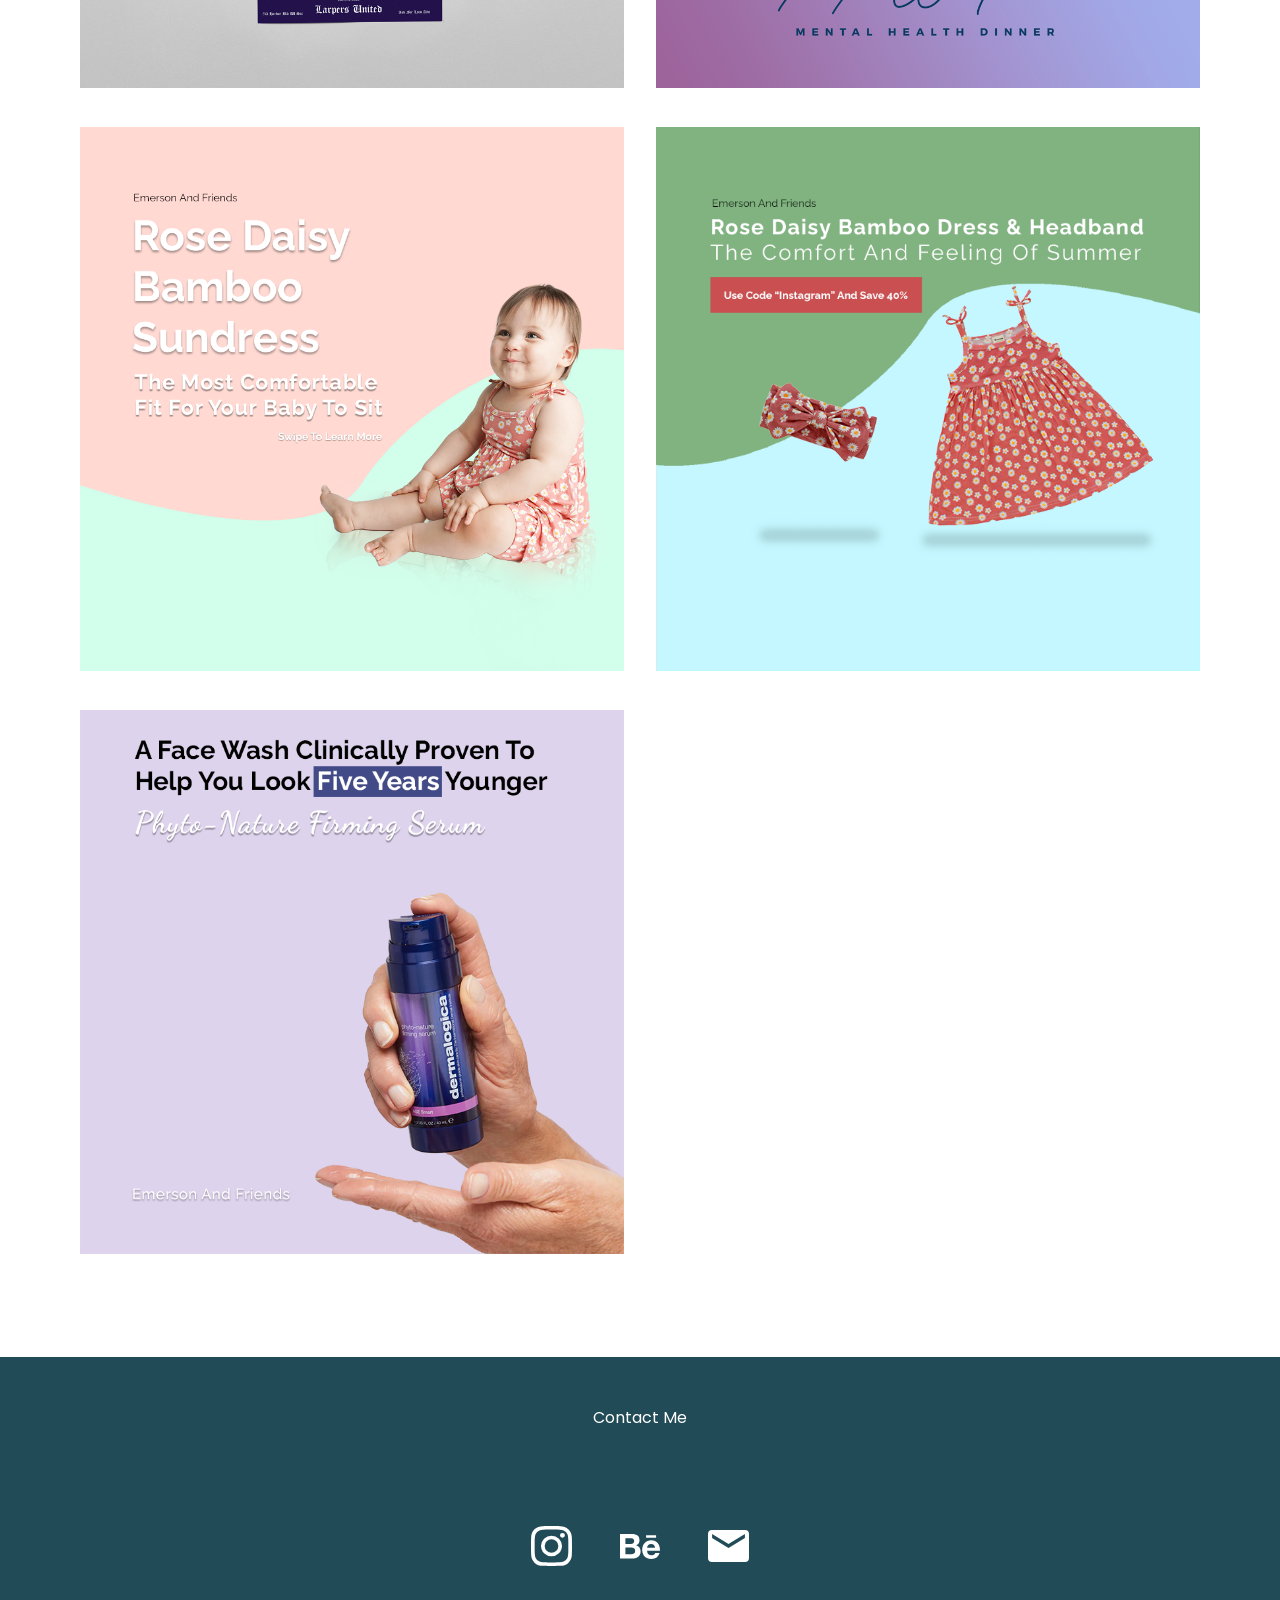
==== commit bdf0f174: "Fixed pixelPad link and added more information to education section." ====
--- a/index.html
+++ b/index.html
@@ -294,7 +294,7 @@
     <section class="studentShowcase">
 
         <H1>Taught 60+ Children Foundational Coding Skills</H1>
-        <p>This a showcase of my students video games they created coding in python through  <a href="<a href="https://pixelpad.io/">PixelPAD</a></p>
+        <p>This a showcase of my students video games they created coding in python through  <a href="https://pixelpad.io/">PixelPAD</a> with my guideance.</p>
 
     <!-- The Coder School Showcase -->
 <div class="image-marquee">
@@ -361,8 +361,11 @@
 
                     <p class="skill-title">Full Stack Developer</p>
 
+                    <p class="featured-desc-skill-desc">Current a student at Sacramento State getting a B.S in Computer Science.</p>
+
                     <a href="./Degrees.pdf" target="_blank"><button>Education</button></a>
-
+                    
+                    
                 </li>
 
                 <li class="transition2">
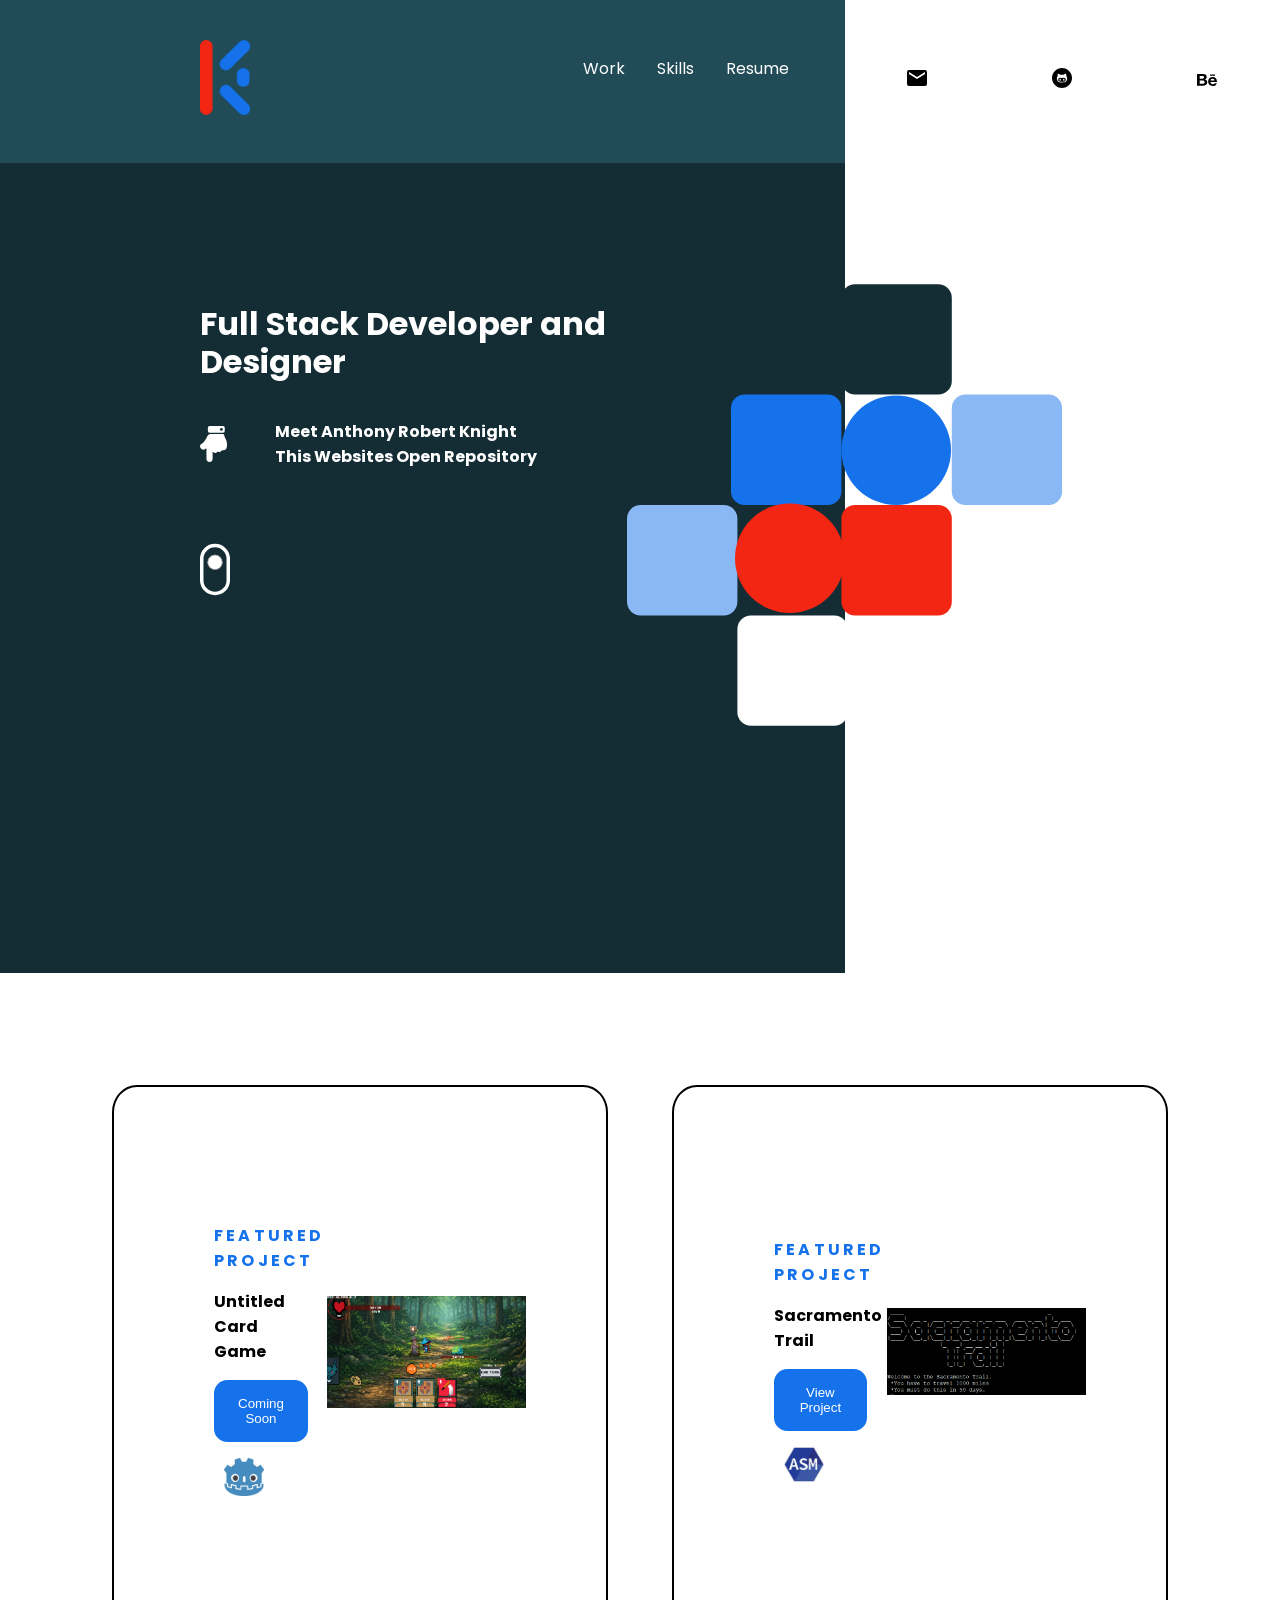
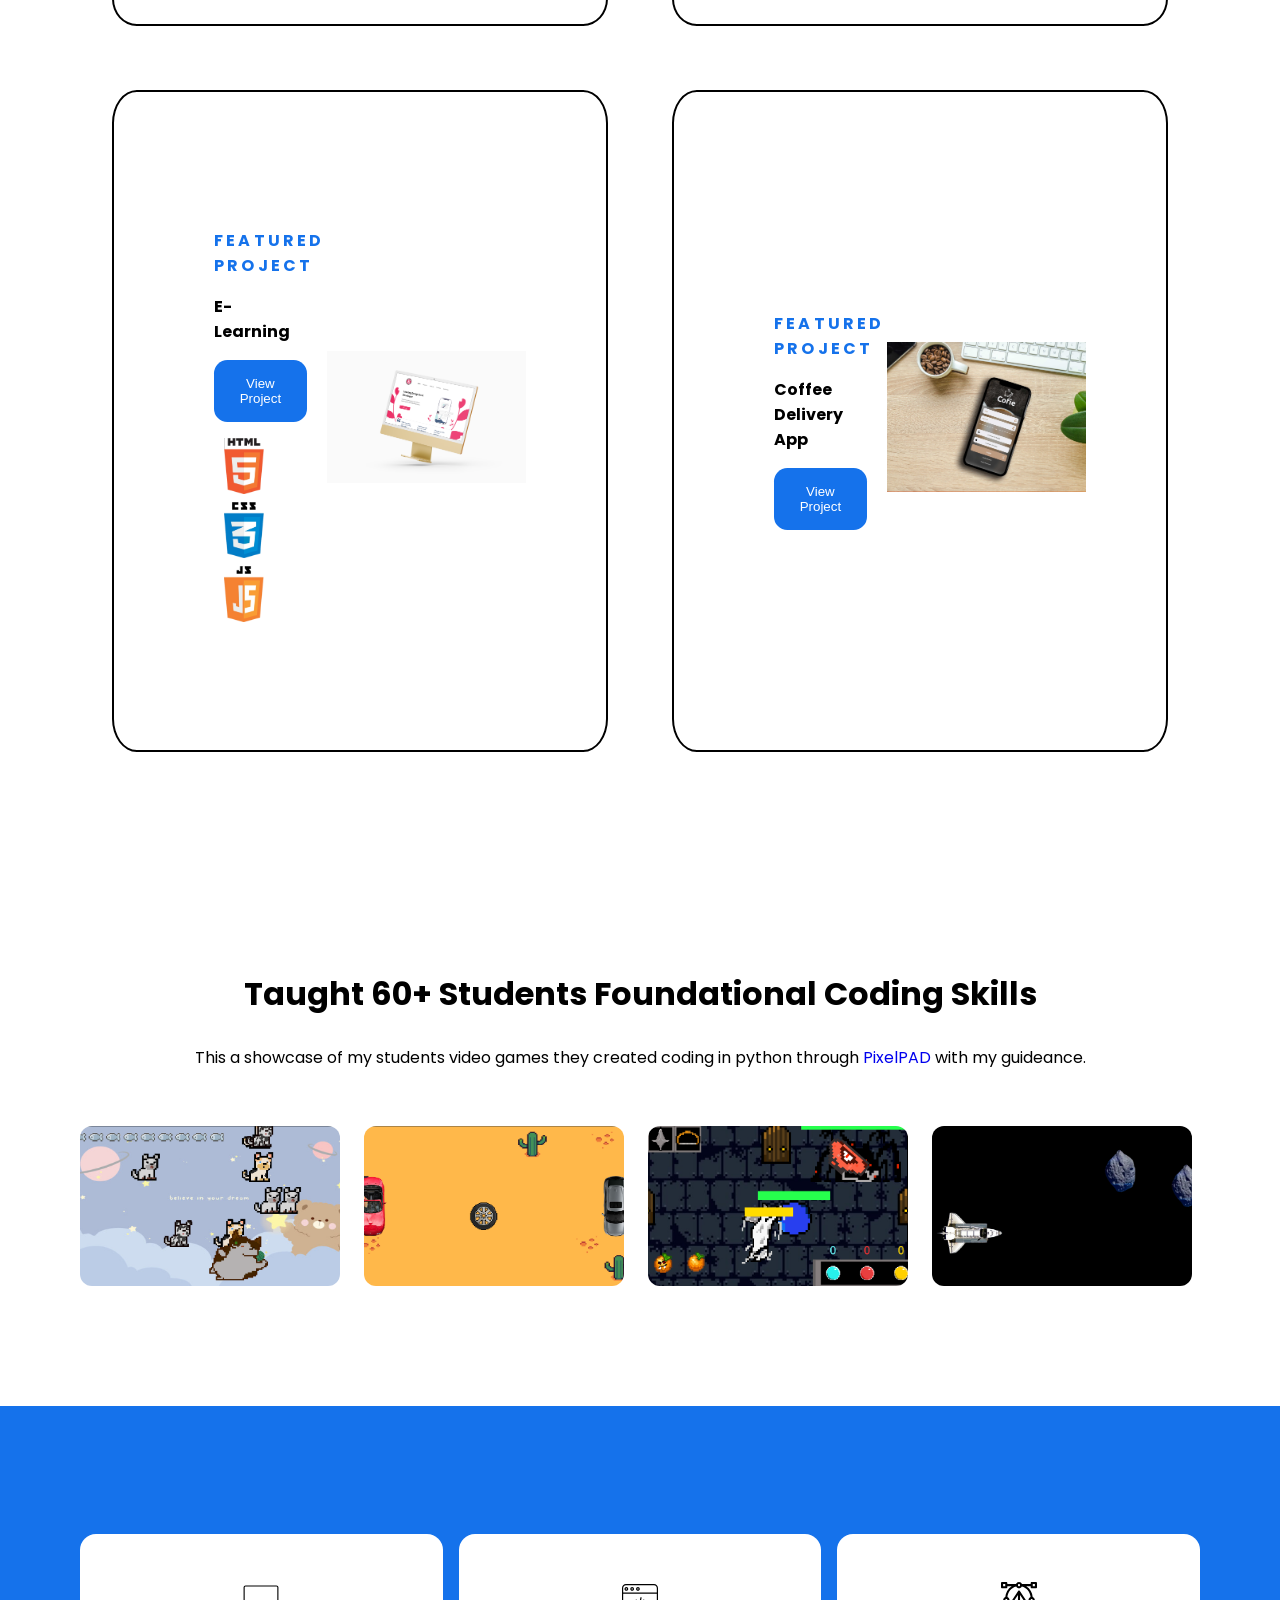
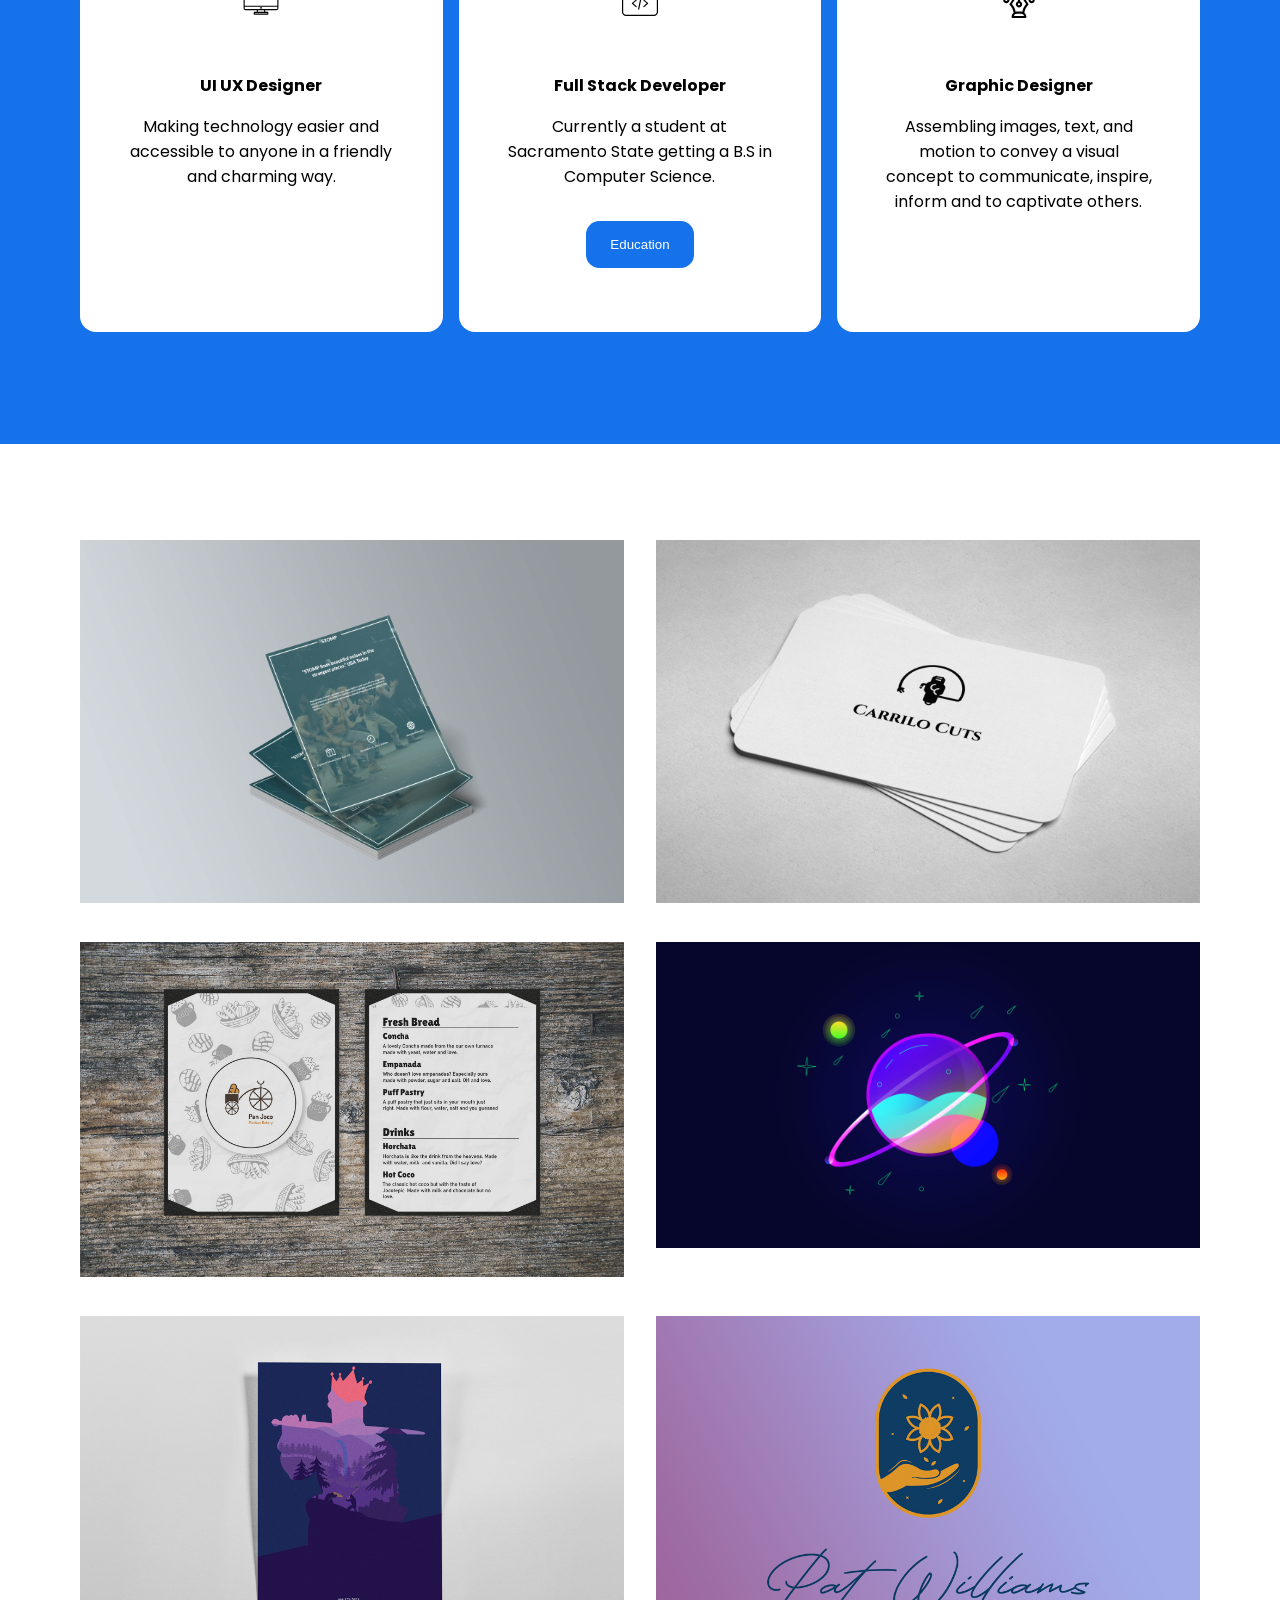
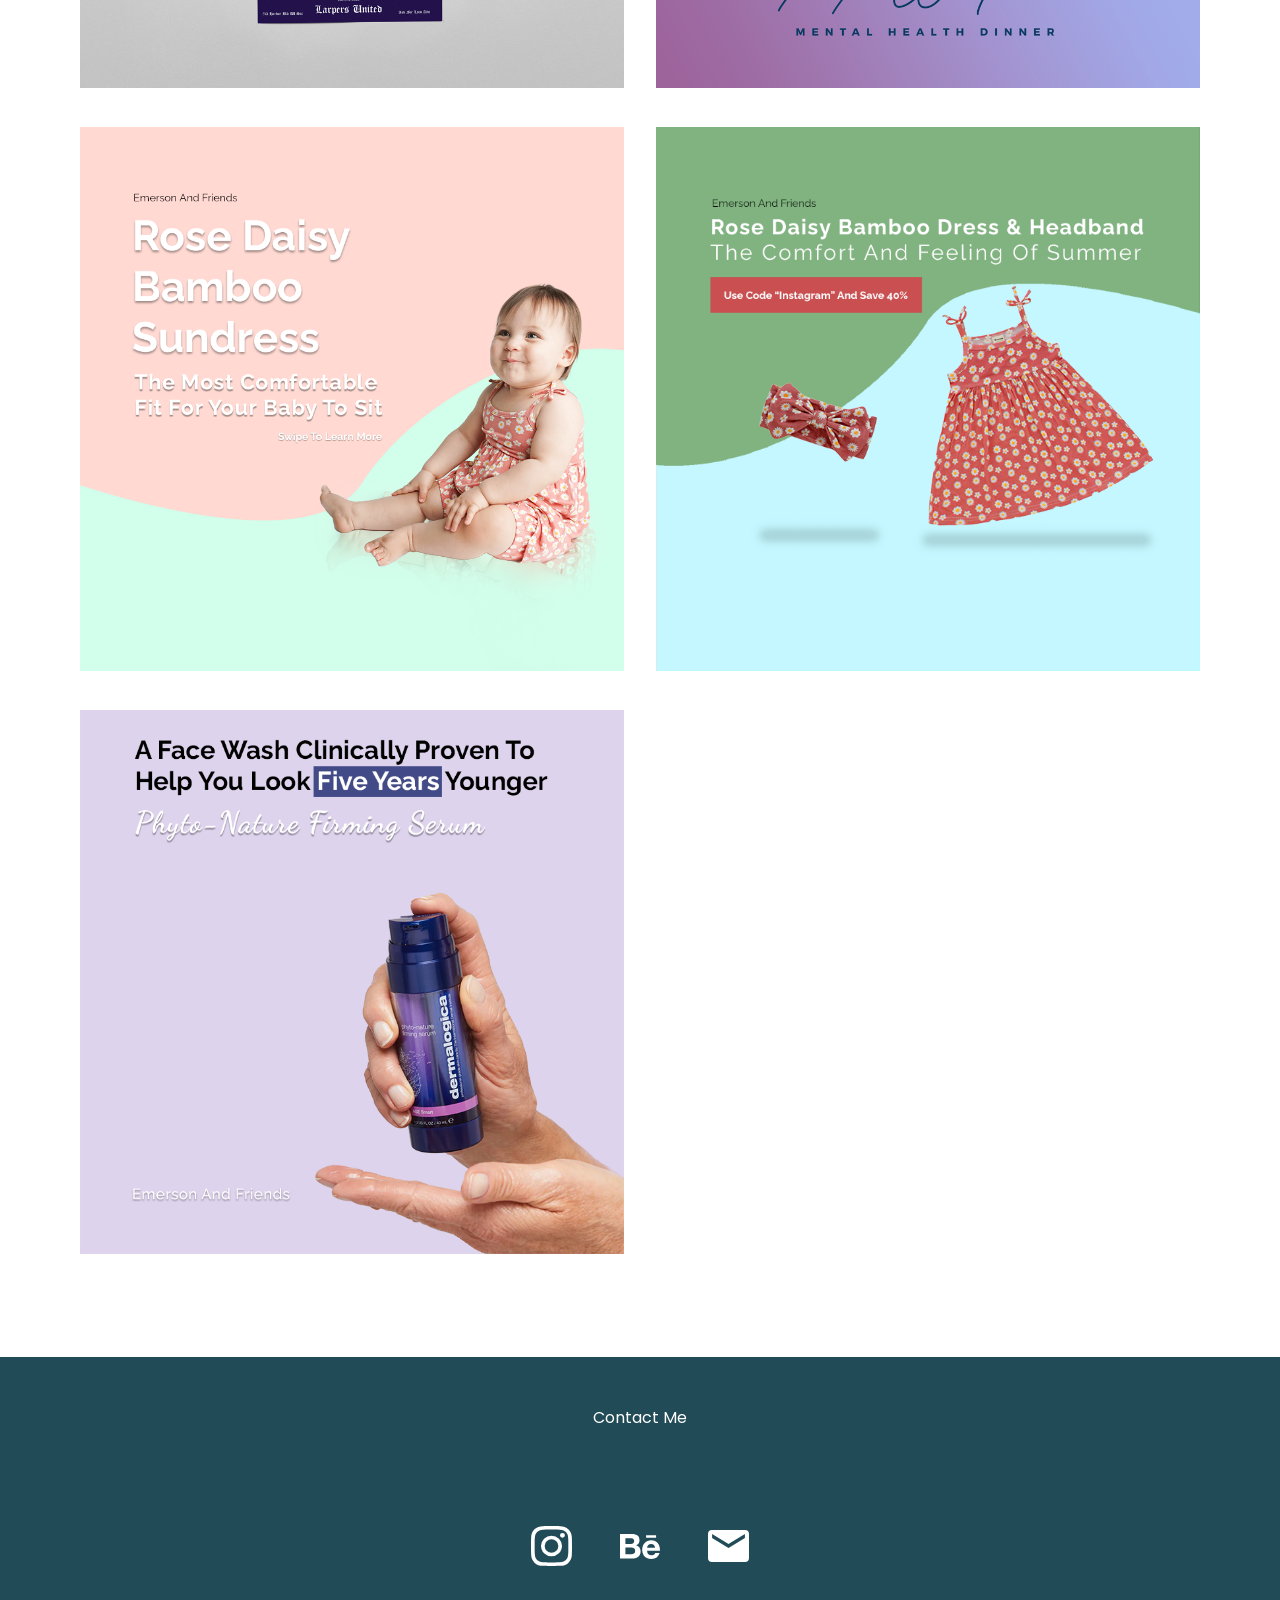
==== commit 09eefee3: "Worked on homepage colors to make it more easier on the eyes and added a about me page. The about me" ====
--- a/index.html
+++ b/index.html
@@ -56,9 +56,9 @@
 
                 <li><a href="mailto: anthonyrknight6@gmail.com"><img src="Img/email.svg" alt="Email"></a></li>
 
-                <li><a href="https://twitter.com/That_1Knight" target="_blank"><img src="Img/twitter.svg" alt="Twitter"></a></li>
-
-                <li><a href="https://www.instagram.com/anthonyrknight6/" target="_blank"><img src="Img/instagram.svg" alt="Instagram"></a></li>
+                
+
+                 <li><a href="https://github.com/anthonyrknight" target="_blank"><img src="Img/github-round-svgrepo-com.svg"  alt="github"></a></li>
 
                 <li><a href="https://www.behance.net/anthonyrkn7fe0" target="_blank"><img src="Img/behance.svg"  alt="Behance"></a></li>
 
@@ -80,7 +80,9 @@
 
                 <img src="Img/downPointer.svg" alt="Down Pointer">
 
-                <p>Meet Anthony Knight <br><a href="https://github.com/anthonyrknight/personalWebsite" target="_blank">This Websites Open Repository</a></p>
+                <p><a href="aboutMe.html">Meet Anthony Robert Knight</a> 
+                    <br>
+                    <a href="https://github.com/anthonyrknight/personalWebsite" target="_blank">This Websites Open Repository</a></p>
                 
 
             </div>
@@ -293,7 +295,7 @@
 
     <section class="studentShowcase">
 
-        <H1>Taught 60+ Children Foundational Coding Skills</H1>
+        <H1>Taught 60+ Students Foundational Coding Skills</H1>
         <p>This a showcase of my students video games they created coding in python through  <a href="https://pixelpad.io/">PixelPAD</a> with my guideance.</p>
 
     <!-- The Coder School Showcase -->
@@ -361,7 +363,7 @@
 
                     <p class="skill-title">Full Stack Developer</p>
 
-                    <p class="featured-desc-skill-desc">Current a student at Sacramento State getting a B.S in Computer Science.</p>
+                    <p class="featured-desc-skill-desc">Currently a student at Sacramento State getting a B.S in Computer Science.</p>
 
                     <a href="./Degrees.pdf" target="_blank"><button>Education</button></a>
                     
--- a/css/main.css
+++ b/css/main.css
@@ -6,6 +6,15 @@
 video {
   display: grid;
   place-items: center;
+  width: 100%;
+  max-width: 640px;
+}
+
+.content p {
+  font-color: white;
+}
+.content p a {
+  color: #FFFFFF;
 }
 
 body {
@@ -492,6 +501,14 @@
   .projects {
     grid-template-columns: auto auto;
   }
+  .aboutMeMain .pictures {
+    display: grid;
+    grid-template-columns: auto auto;
+    grid-gap: 2rem;
+  }
+  .aboutMeMain .pictures img {
+    max-height: 600px;
+  }
 }
 @media only screen and (min-width: 1250px) {
   .two-col {
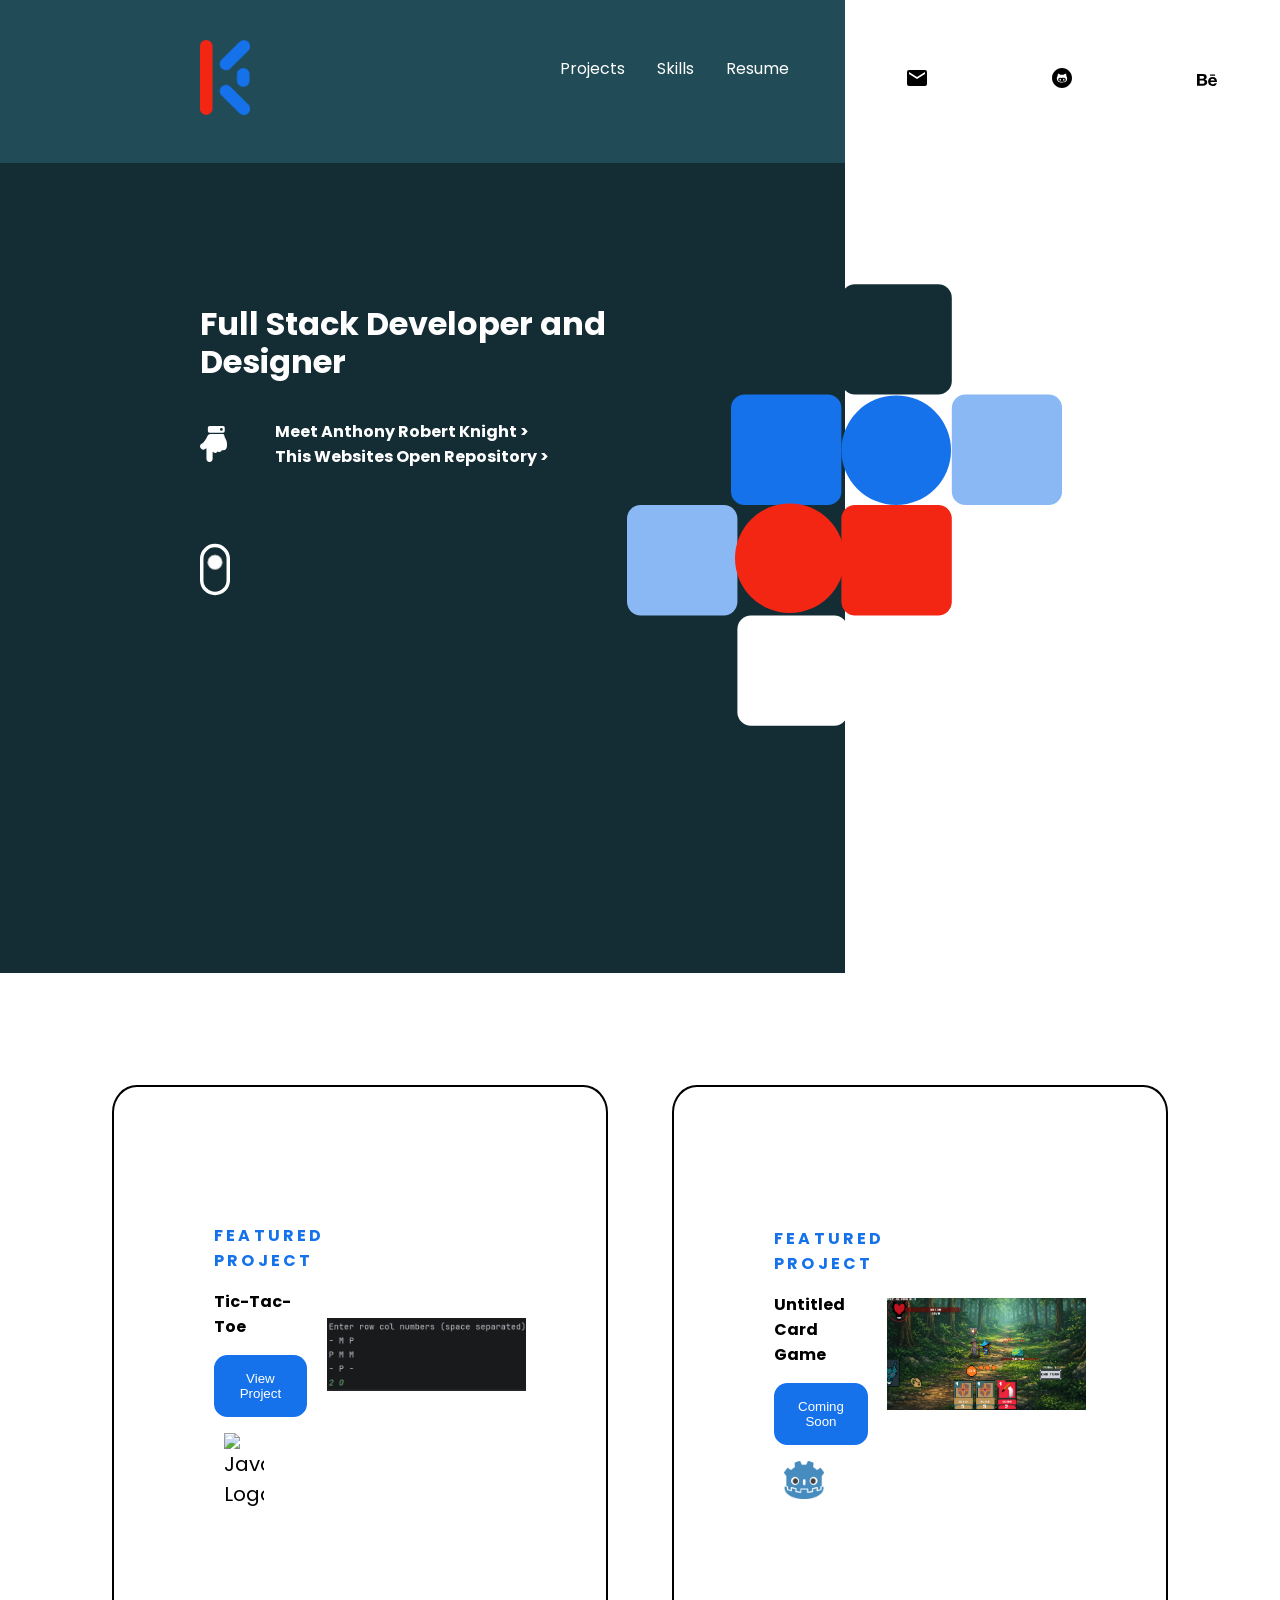
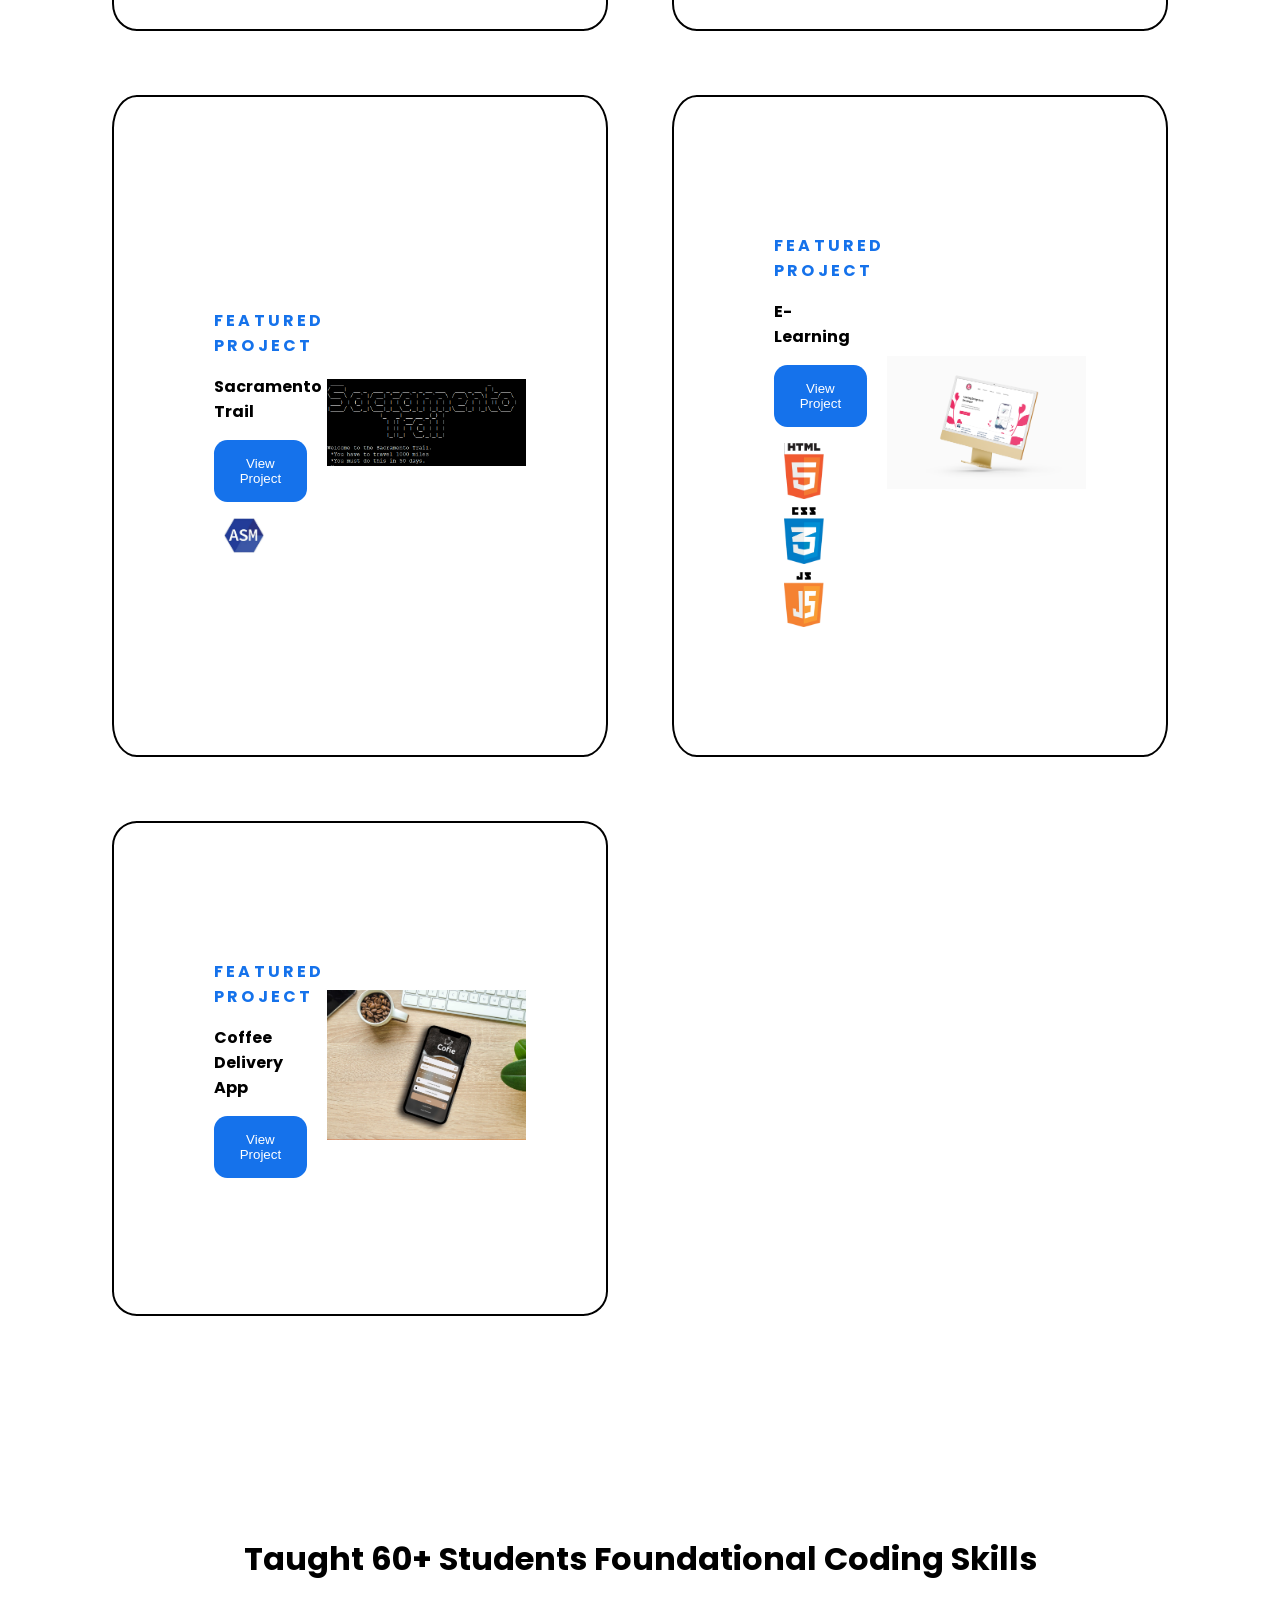
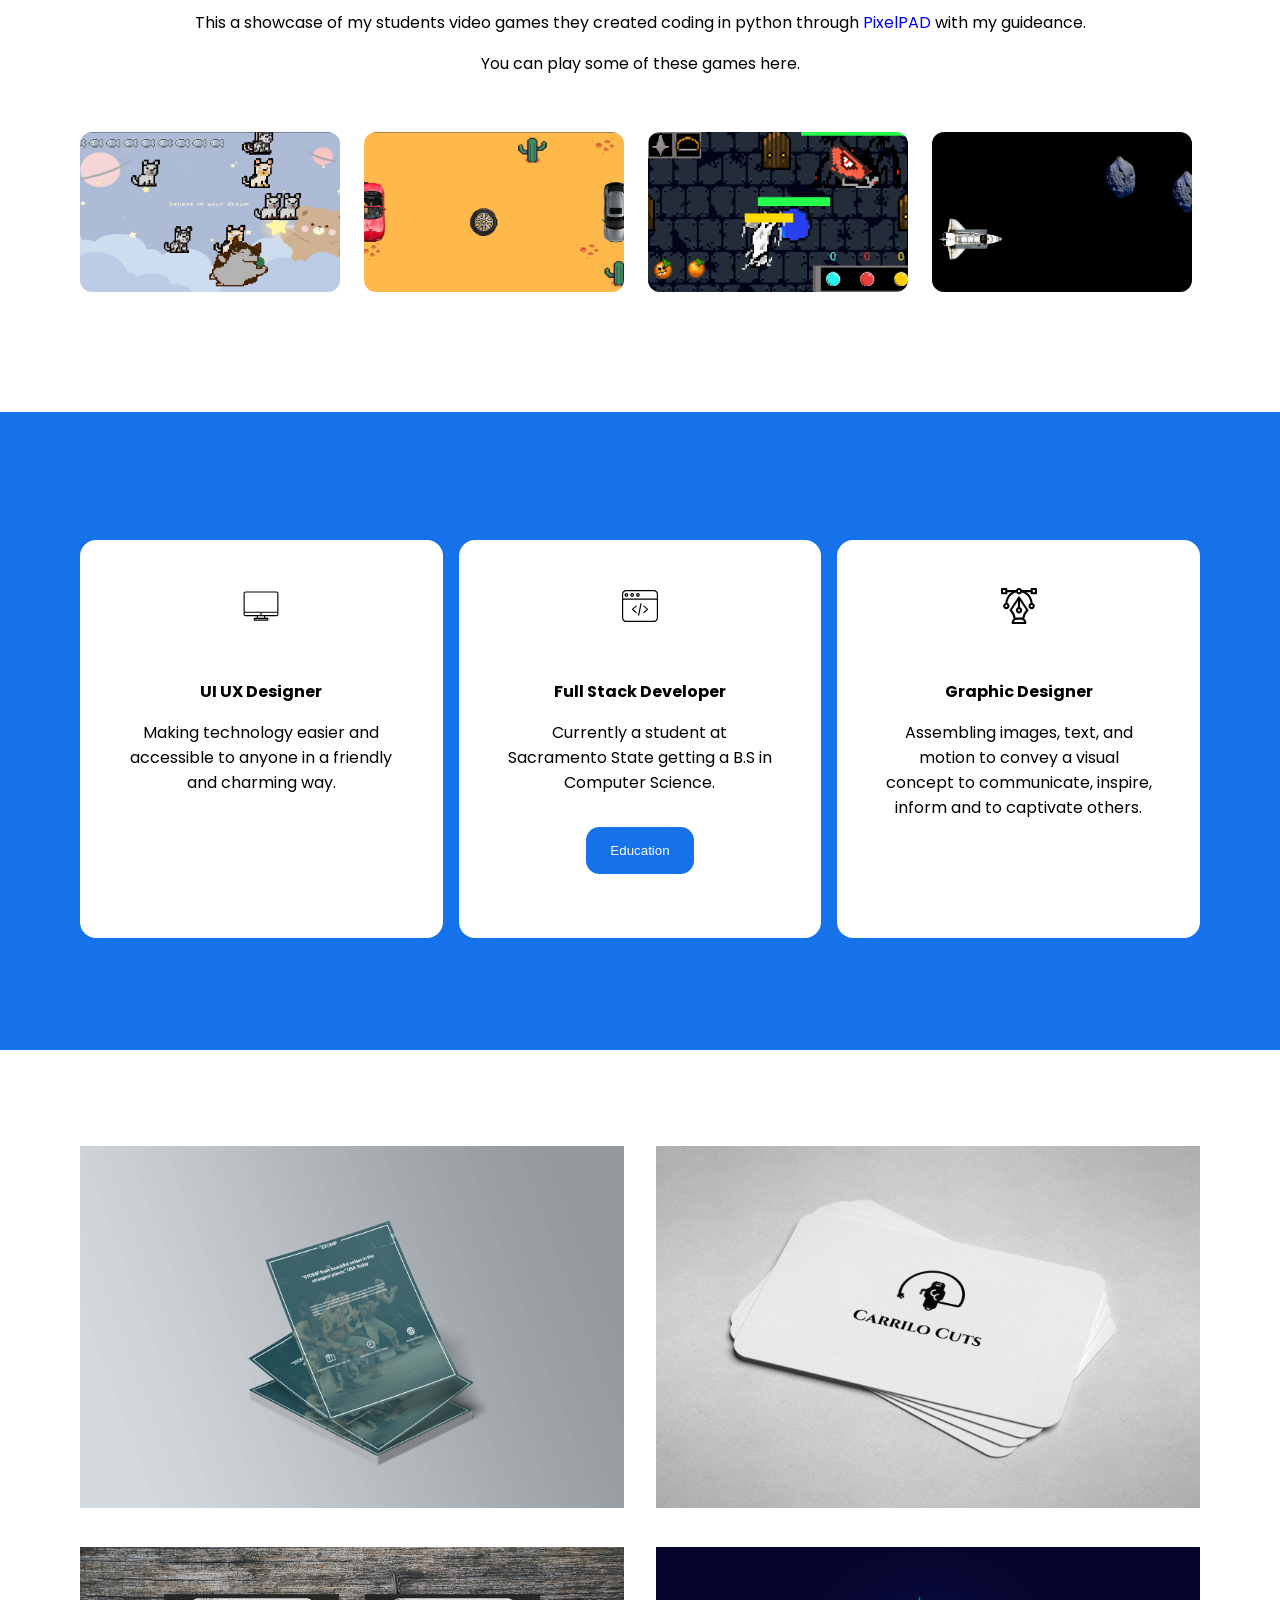
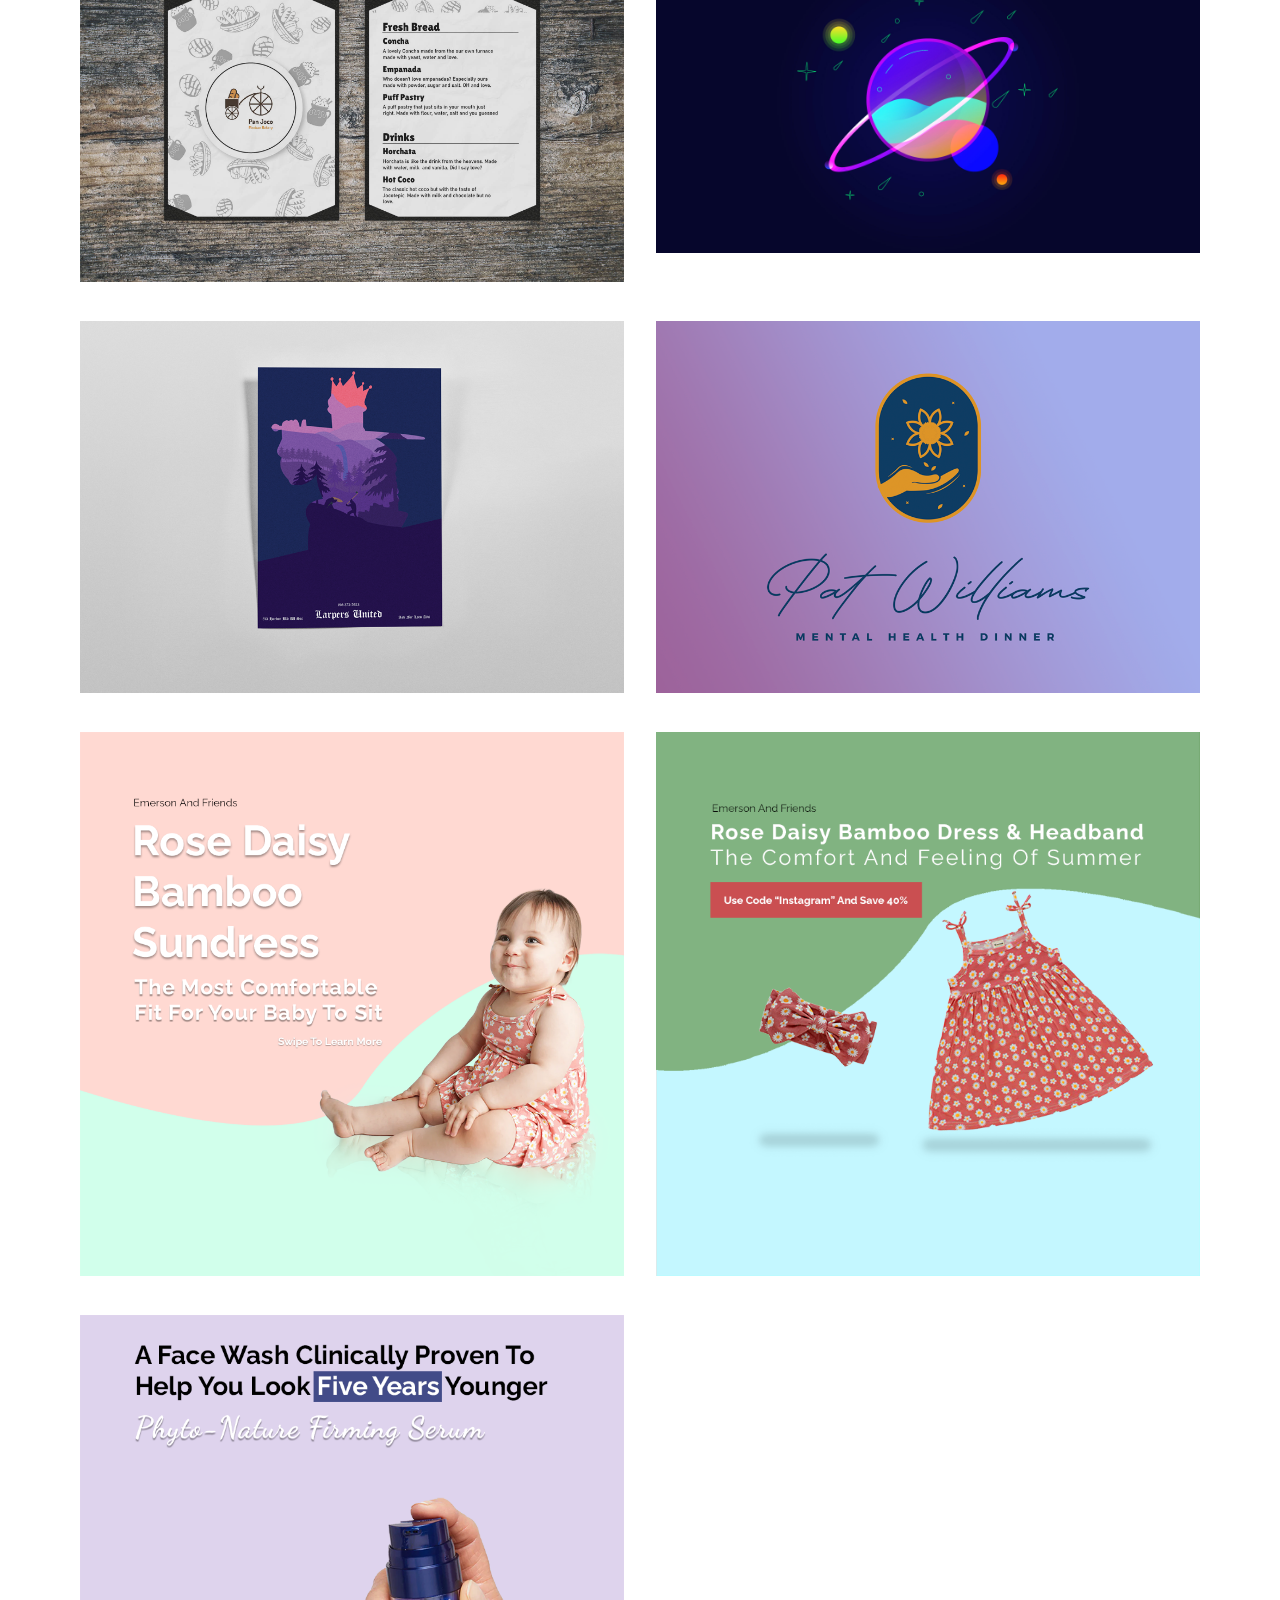
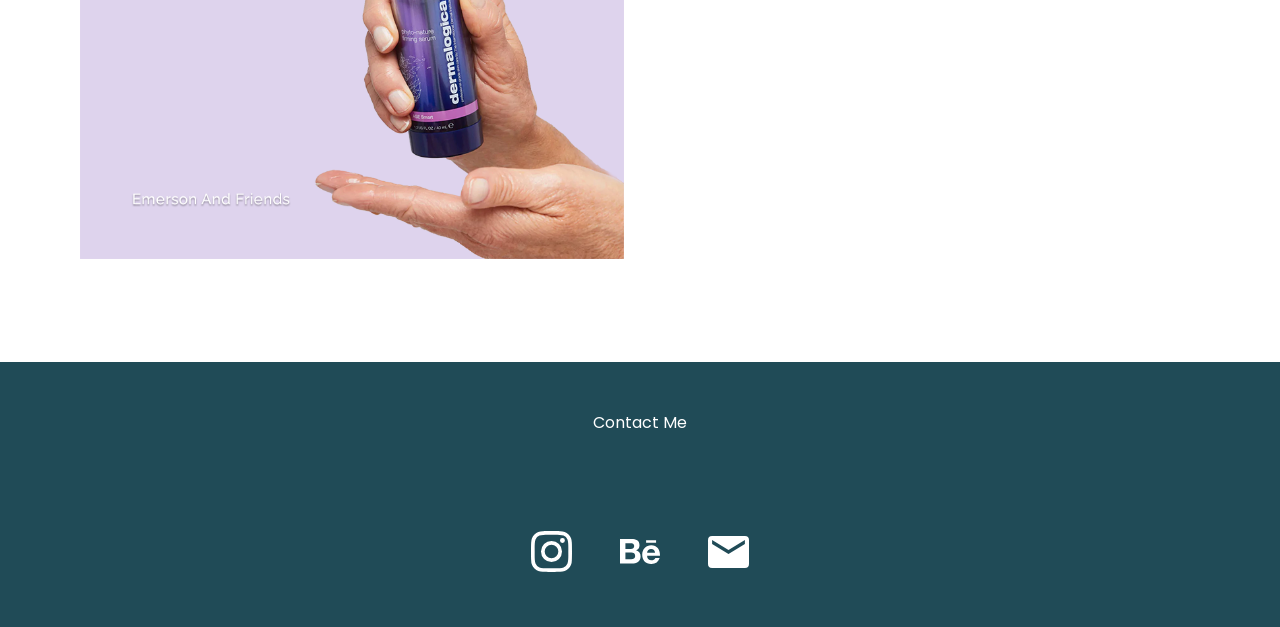
==== commit 9d3d7b05: "Best working homepage. Going to work on the pixelpad page next" ====
--- a/index.html
+++ b/index.html
@@ -38,7 +38,7 @@
 
                 <ul>
 
-                    <li><a href="#work">Work</a></li>
+                    <li><a href="#work">Projects</a></li>
 
                     <li><a href="#skills">Skills</a></li>
 
@@ -50,6 +50,9 @@
 
         </header>
 
+        
+
+
         <div class="social-header">
 
             <ul>
@@ -80,9 +83,9 @@
 
                 <img src="Img/downPointer.svg" alt="Down Pointer">
 
-                <p><a href="aboutMe.html">Meet Anthony Robert Knight</a> 
+                <p><a href="aboutMe">Meet Anthony Robert Knight ></a> 
                     <br>
-                    <a href="https://github.com/anthonyrknight/personalWebsite" target="_blank">This Websites Open Repository</a></p>
+                    <a href="https://github.com/anthonyrknight/personalWebsite" target="_blank">This Websites Open Repository ></a></p>
                 
 
             </div>
@@ -157,7 +160,39 @@
 
         <!-- Start of featured projects -->
 
+         <section class="featured" id="work">
+
+            <div class="left">
+
+                <div class="inner-transition2">
+
+                    <p class="subtitle">Featured Project</p>
+
+                    <a href="#" class="featured-title">Tic-Tac-Toe</a>
+
+
+                    <a href="#" class="button"><button>View Project</button></a>
+
+
+                    <div class="languagedUsed">
+                    <img src="img/tic-tac-toe/javaLogo.png" alt="Java Logo">
+                    
+                    </div>
+                </div>
+
+
+
+            </div>
+
+        <a href="#"><img src="Img/tic-tac-toe/exampleGame.png" alt="Featured Project" class="right-transition"></a>
+
+        </section>
+
+
+
         
+        <!-- Untitled Card Game -->
+
          <section class="featured" id="work">
 
             <div class="left">
@@ -187,9 +222,10 @@
 
         <a href="#"><img src="Img/untitledCardGame/demoPicture.png" alt="Featured Project" class="right-transition"></a>
 
-
-
         </section>
+
+
+        <!-- Sacramento Trail -->
 
                 <section class="featured" id="work">
 
@@ -297,6 +333,8 @@
 
         <H1>Taught 60+ Students Foundational Coding Skills</H1>
         <p>This a showcase of my students video games they created coding in python through  <a href="https://pixelpad.io/">PixelPAD</a> with my guideance.</p>
+        <p>You can play some of these games here.</p>
+
 
     <!-- The Coder School Showcase -->
 <div class="image-marquee">
--- a/css/main.css
+++ b/css/main.css
@@ -11,7 +11,7 @@
 }
 
 .content p {
-  font-color: white;
+  color: white;
 }
 .content p a {
   color: #FFFFFF;
@@ -507,7 +507,7 @@
     grid-gap: 2rem;
   }
   .aboutMeMain .pictures img {
-    max-height: 600px;
+    max-width: 100%;
   }
 }
 @media only screen and (min-width: 1250px) {
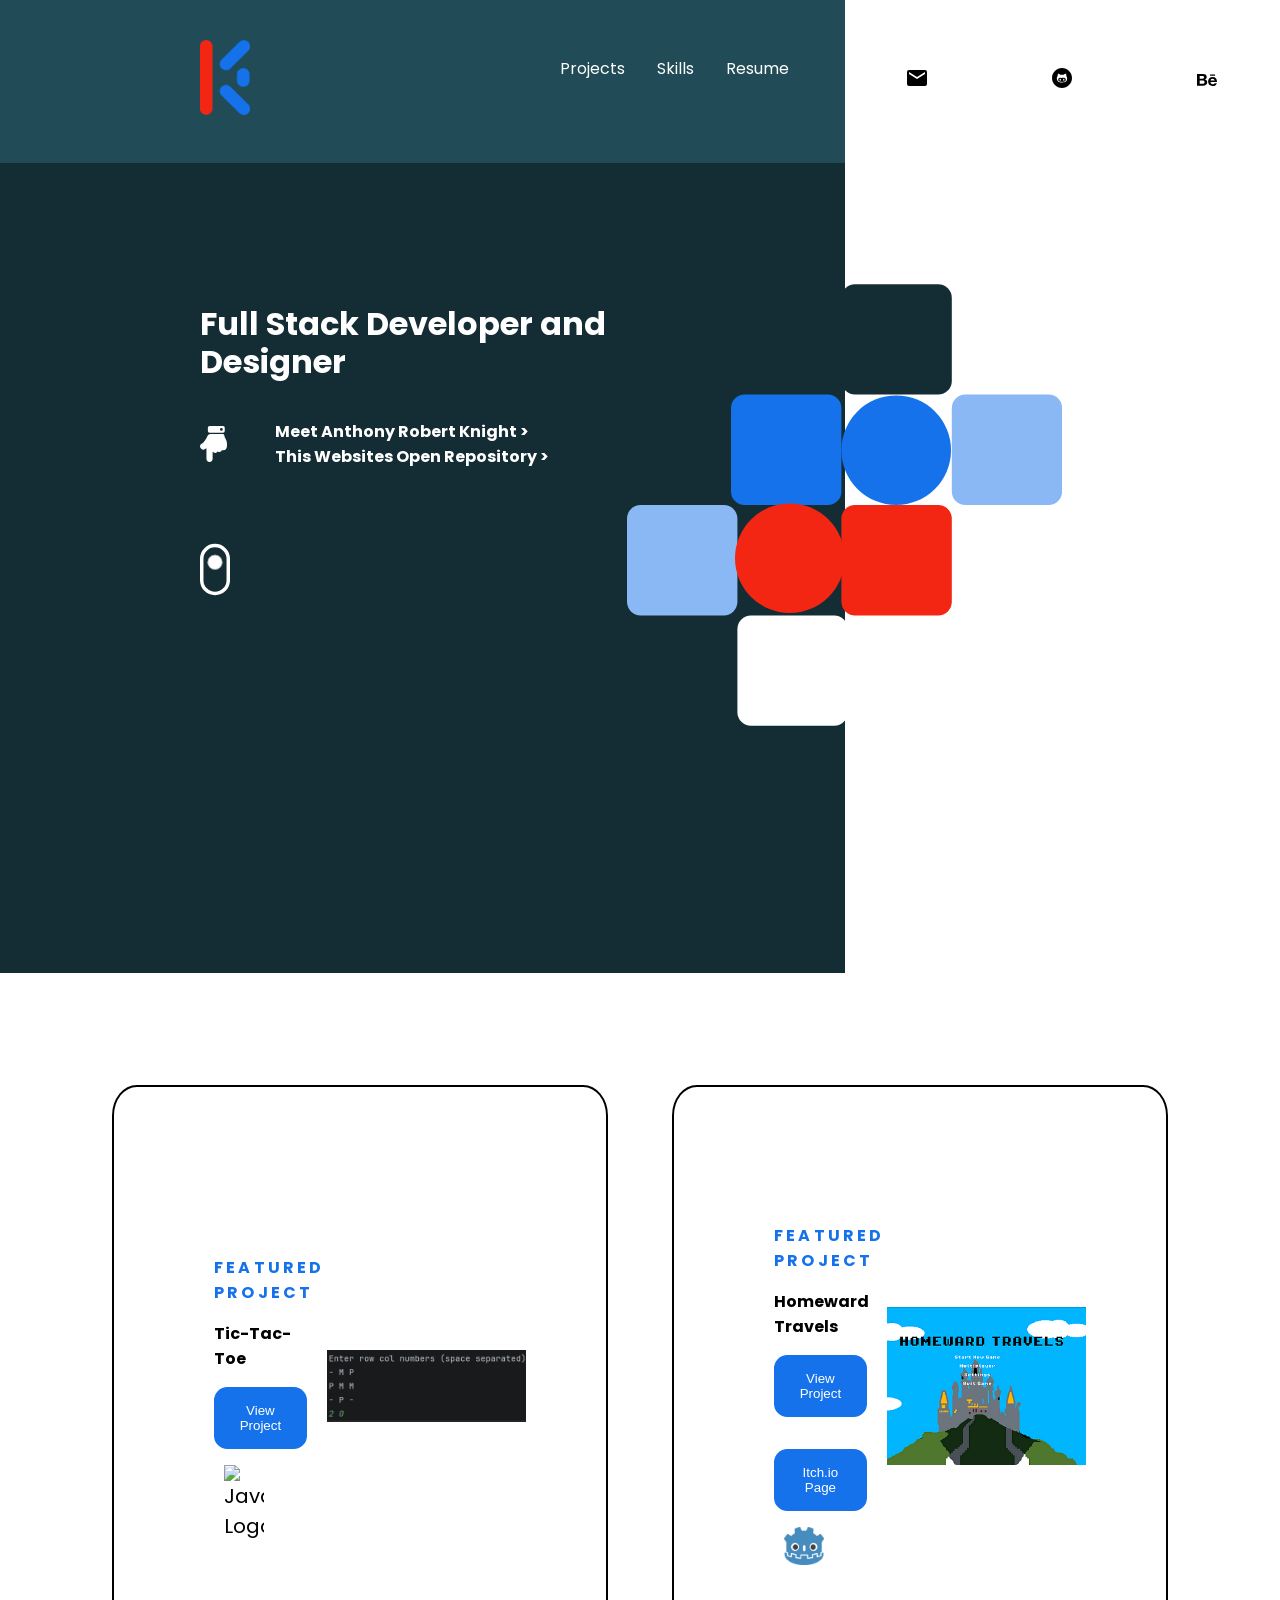
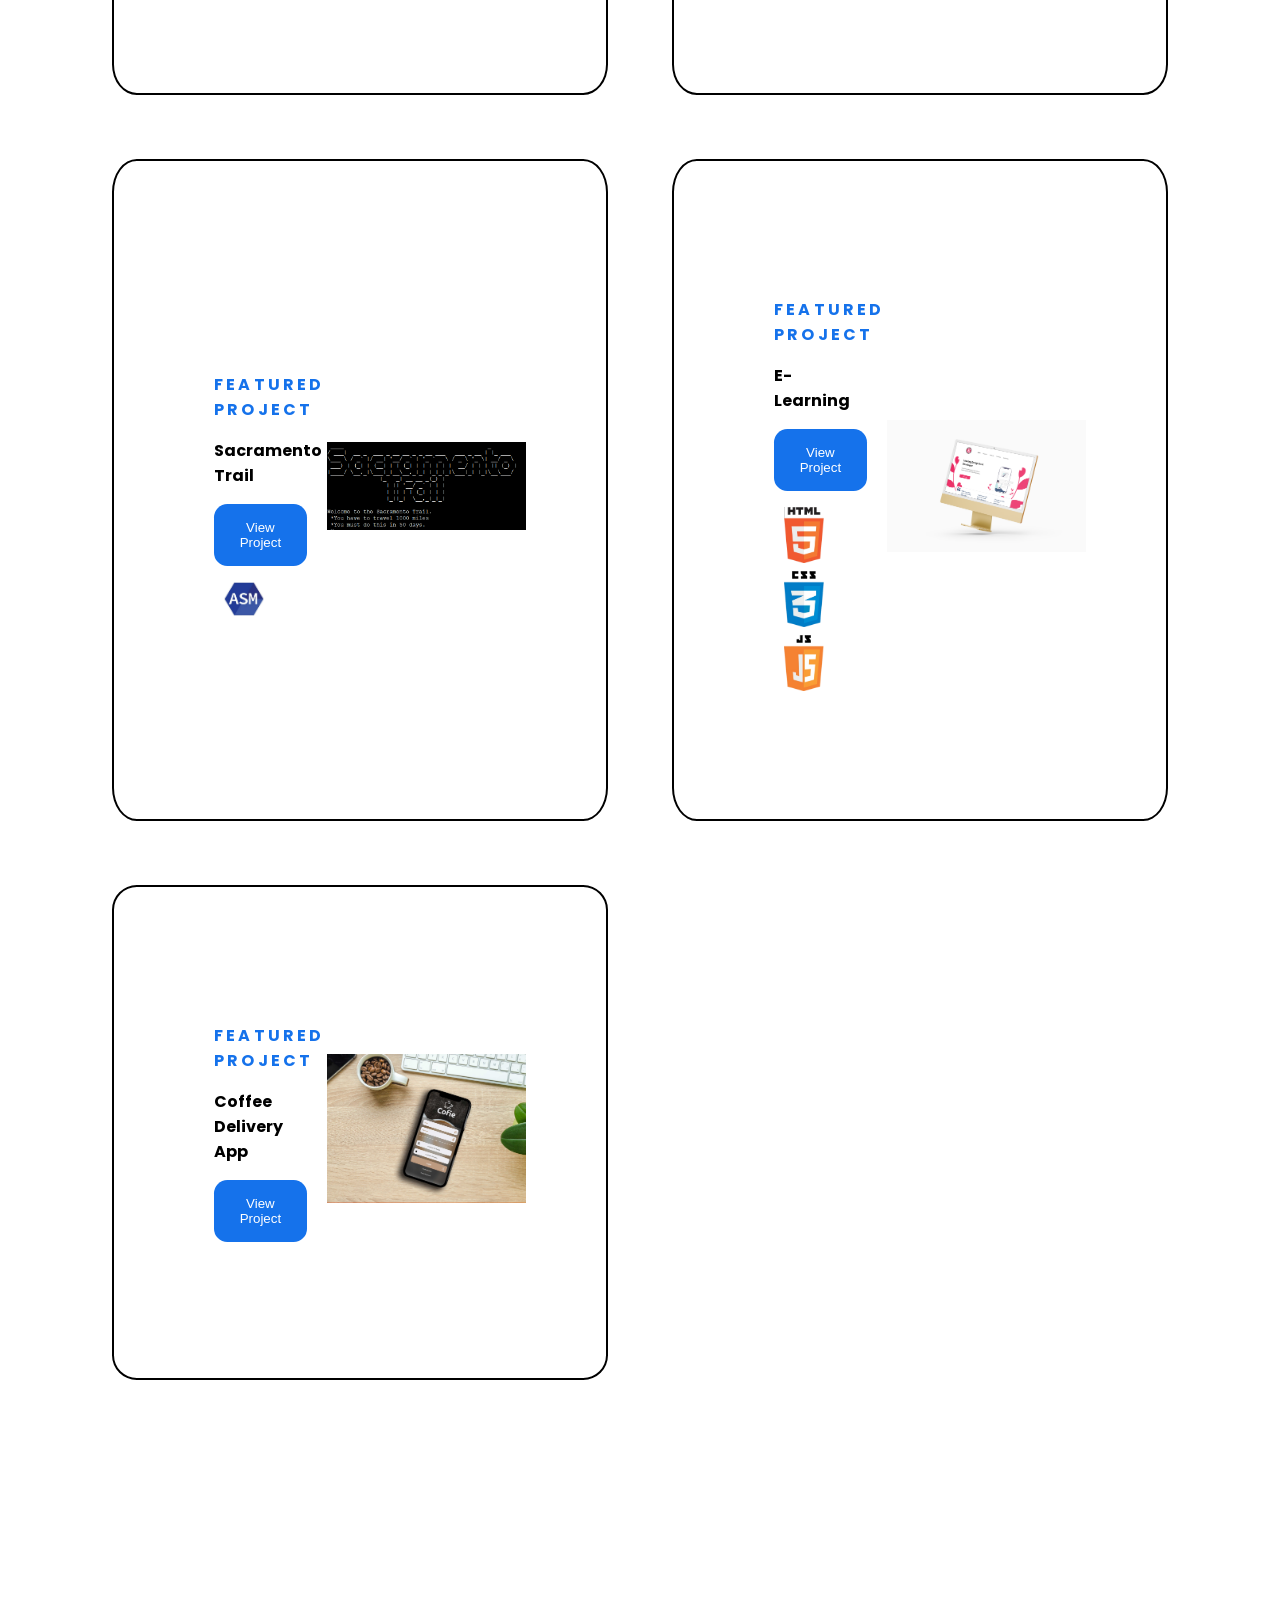
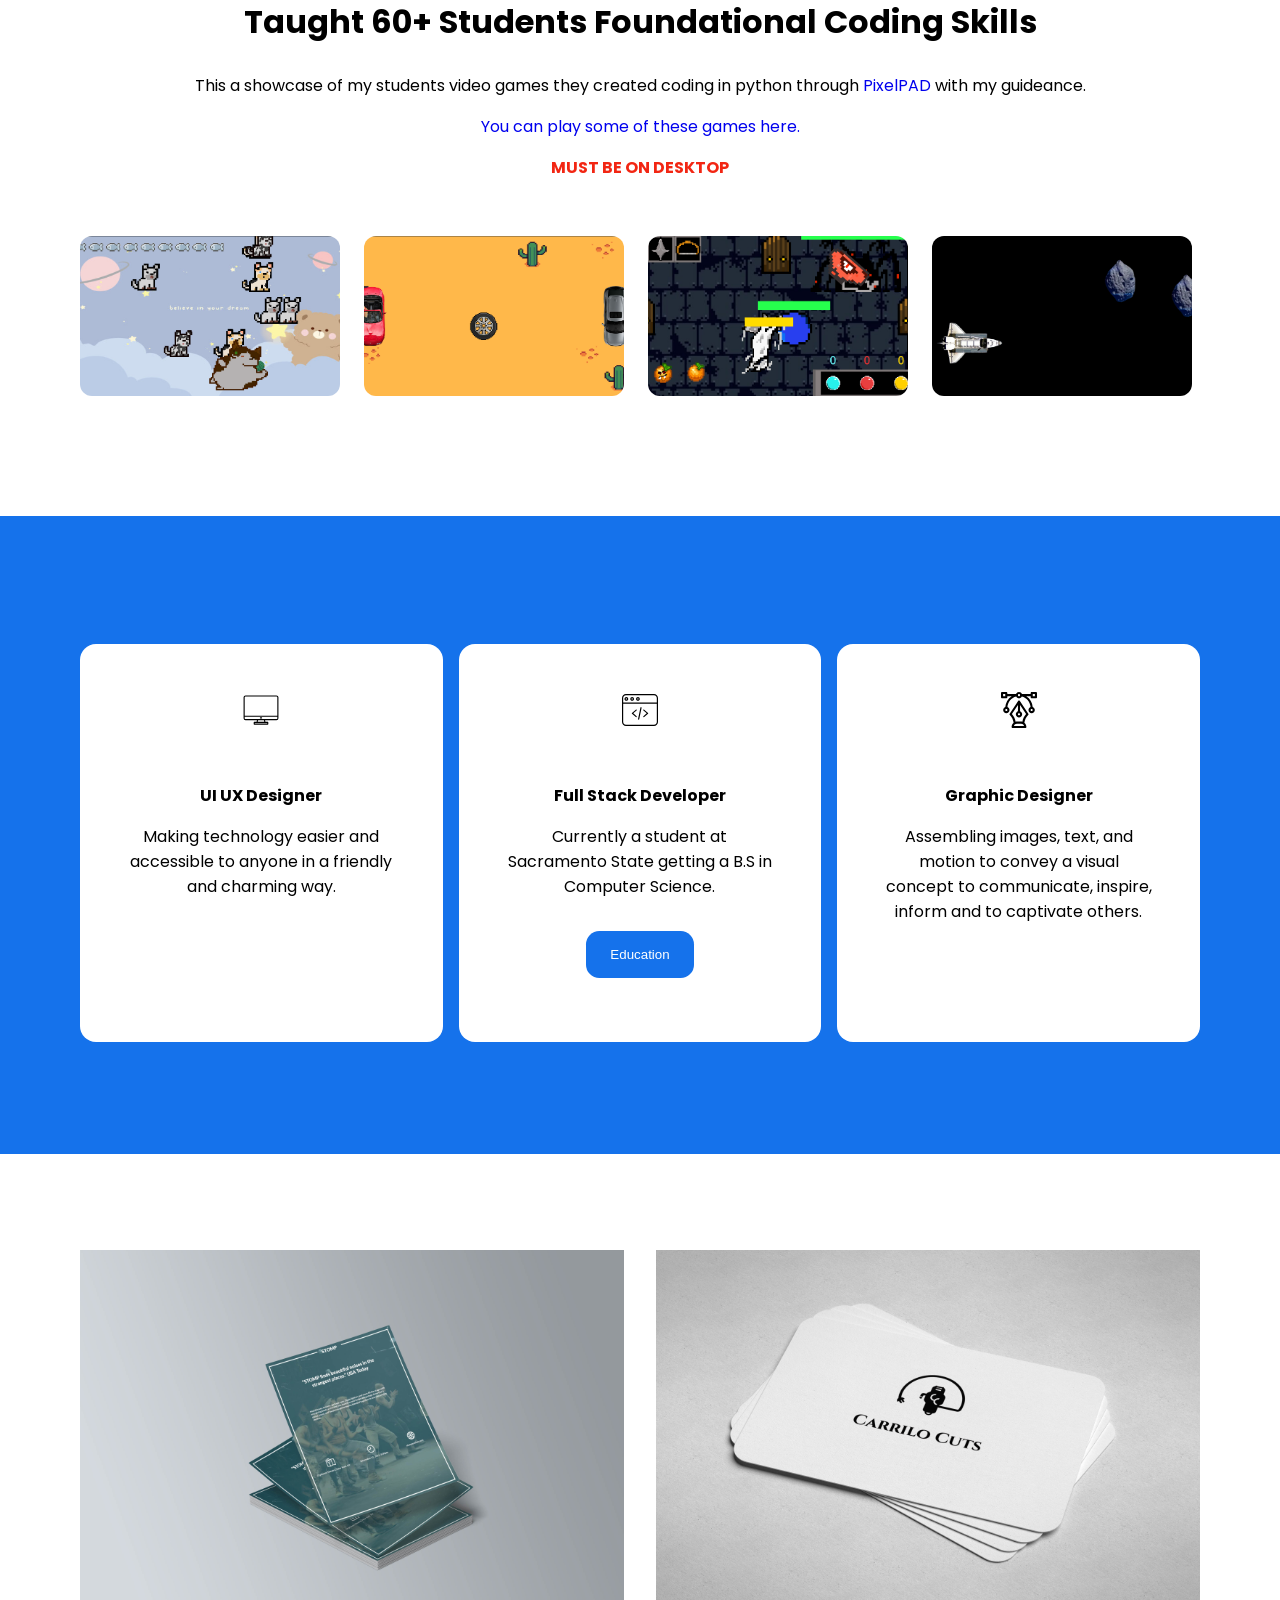
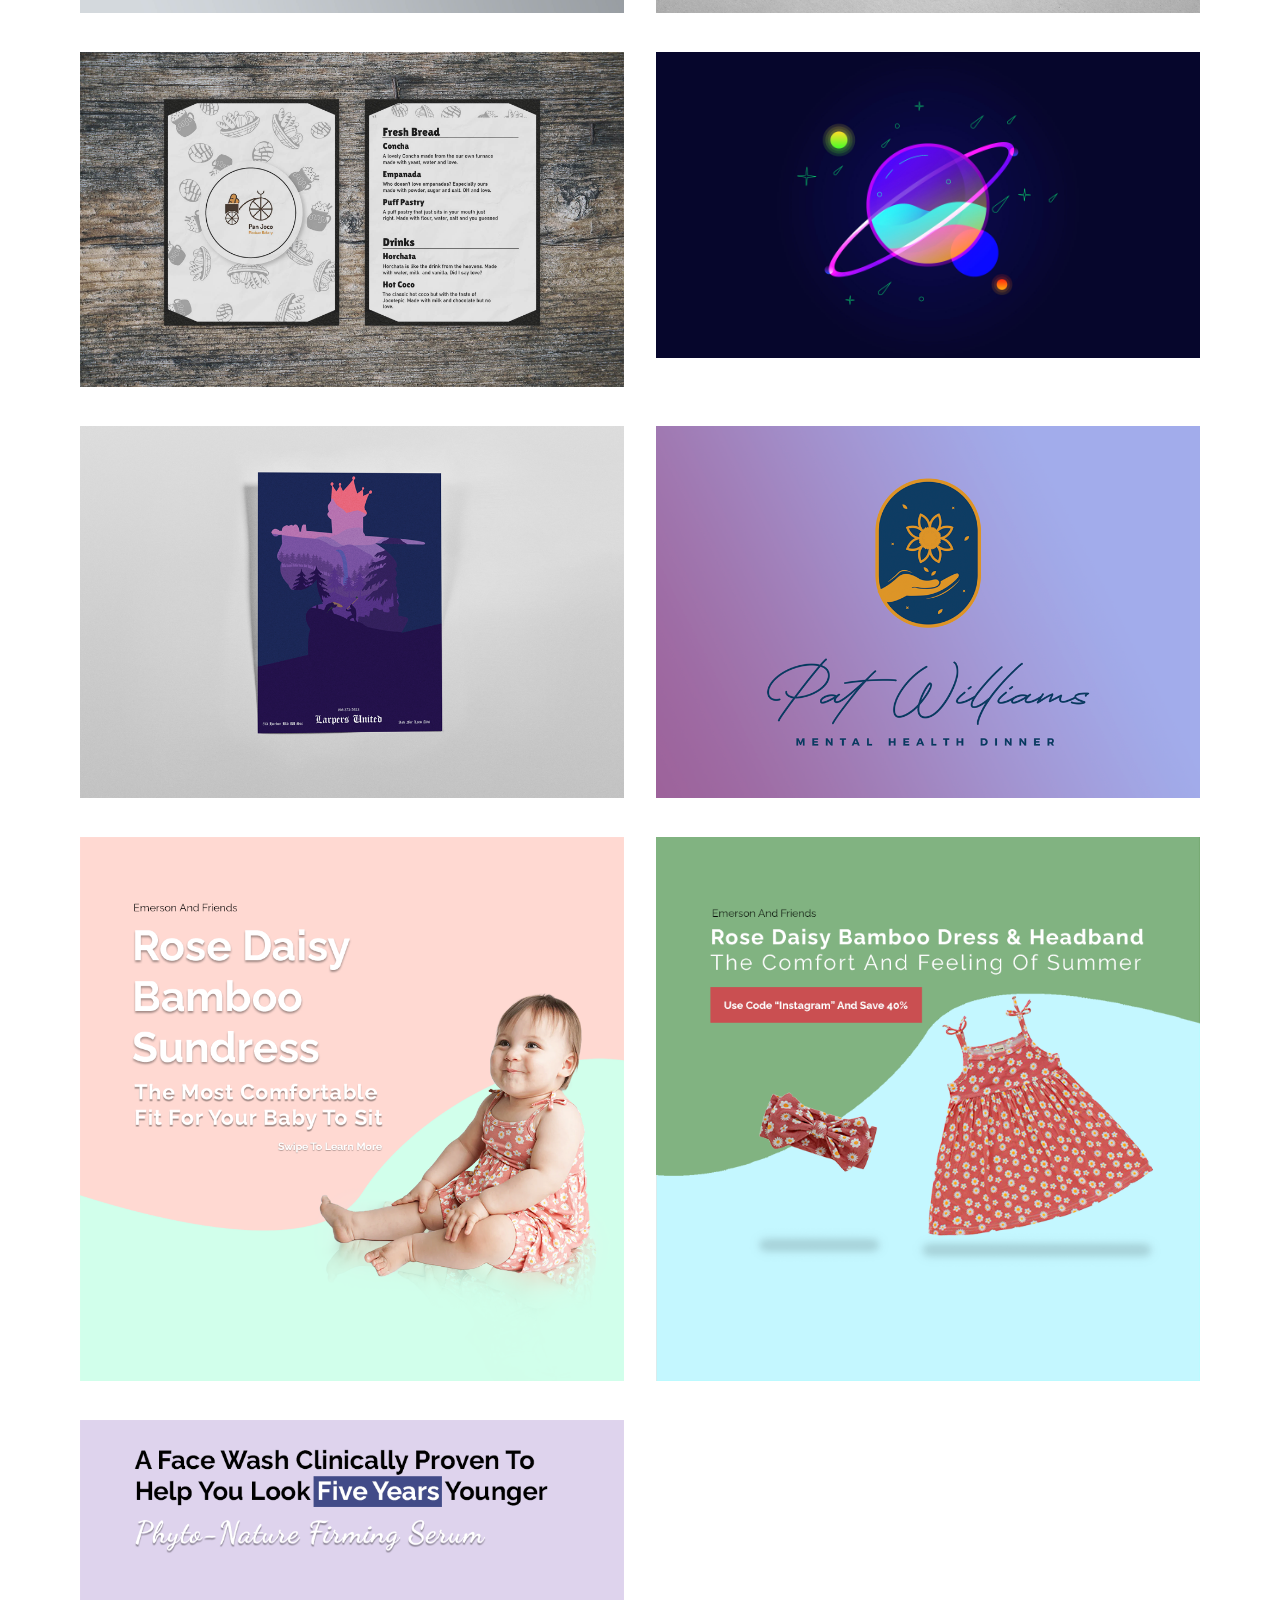
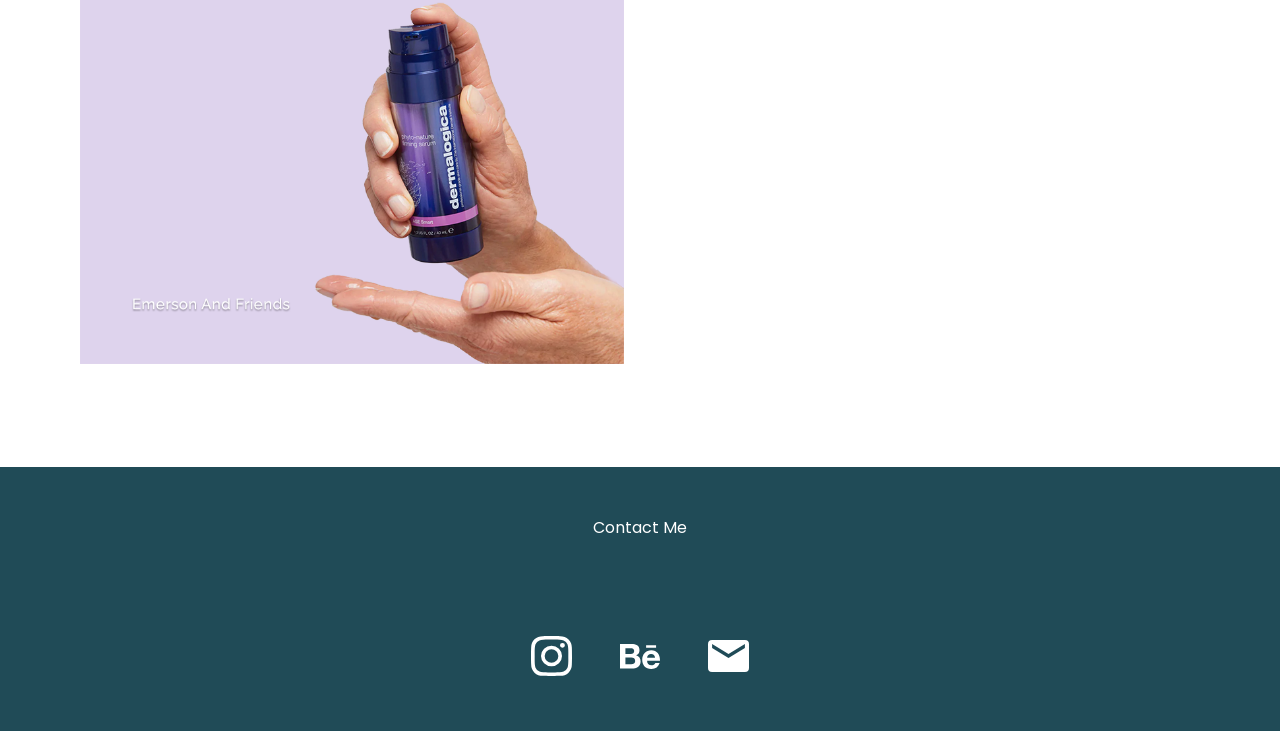
==== commit 57c47a30: "Website update 10/21 Added some pixelpad games" ====
--- a/index.html
+++ b/index.html
@@ -168,10 +168,10 @@
 
                     <p class="subtitle">Featured Project</p>
 
-                    <a href="#" class="featured-title">Tic-Tac-Toe</a>
-
-
-                    <a href="#" class="button"><button>View Project</button></a>
+                    <a href="pixelpadPage.html" class="featured-title">Tic-Tac-Toe</a>
+
+
+                    <a href="pixelpadPage.html" class="button"><button>View Project</button></a>
 
 
                     <div class="languagedUsed">
@@ -184,7 +184,7 @@
 
             </div>
 
-        <a href="#"><img src="Img/tic-tac-toe/exampleGame.png" alt="Featured Project" class="right-transition"></a>
+        <a href="pixelpadPage.html"><img src="Img/tic-tac-toe/exampleGame.png" alt="Featured Project" class="right-transition"></a>
 
         </section>
 
@@ -201,13 +201,14 @@
 
                     <p class="subtitle">Featured Project</p>
 
-                    <a href="#" class="featured-title">Untitled Card Game</a>
-
+                    <a href="#" class="featured-title">Homeward Travels</a>
 
 
                     <!-- <p class="featured-desc">A website that will teach developers how to design by taking classes from professionals.</p> -->
 
-                    <a href="#" class="button"><button>Coming Soon</button></a>
+                    
+                    <a href="#" class="button"><button>View Project</button></a>
+                    <a href="https://midknightg.itch.io/homeworld" class="button"><button>Itch.io Page</button></a>
 
 
                     <div class="languagedUsed">
@@ -220,7 +221,7 @@
 
             </div>
 
-        <a href="#"><img src="Img/untitledCardGame/demoPicture.png" alt="Featured Project" class="right-transition"></a>
+        <a href="#"><img src="Img/untitledCardGame/homewardTravels.png" alt="Featured Project" class="right-transition"></a>
 
         </section>
 
@@ -333,7 +334,8 @@
 
         <H1>Taught 60+ Students Foundational Coding Skills</H1>
         <p>This a showcase of my students video games they created coding in python through  <a href="https://pixelpad.io/">PixelPAD</a> with my guideance.</p>
-        <p>You can play some of these games here.</p>
+        <p><a href="pixelpadPage.html">You can play some of these games here.</a></p>
+        <p class="Warning">MUST BE ON DESKTOP</p>
 
 
     <!-- The Coder School Showcase -->
--- a/css/main.css
+++ b/css/main.css
@@ -28,6 +28,10 @@
 }
 body p {
   font-size: 1rem;
+}
+
+.logo {
+  max-width: 800px;
 }
 
 .languagedUsed {
@@ -55,6 +59,11 @@
   object-fit: cover;
   border-radius: 12px;
   flex-shrink: 0;
+}
+
+.Warning {
+  color: rgb(242, 38, 19);
+  font-weight: bolder;
 }
 
 @keyframes slide-left {
@@ -293,7 +302,7 @@
 }
 
 .container {
-  max-width: 100%;
+  width: 100%;
 }
 .container .colorbox-g, .container .colorbox-b, .container .colorbox-p, .container .colorbox-dg, .container .colorbox-r {
   background: #00715D;
@@ -348,6 +357,7 @@
 }
 .container img {
   width: 100%;
+  max-width: 800px;
 }
 
 button {
@@ -579,6 +589,9 @@
   margin-top: 2rem;
   max-width: 1480px;
 }
+.project-head-Design .logo {
+  max-width: 800px;
+}
 
 .project-head-Design img {
   max-width: 1480px;
